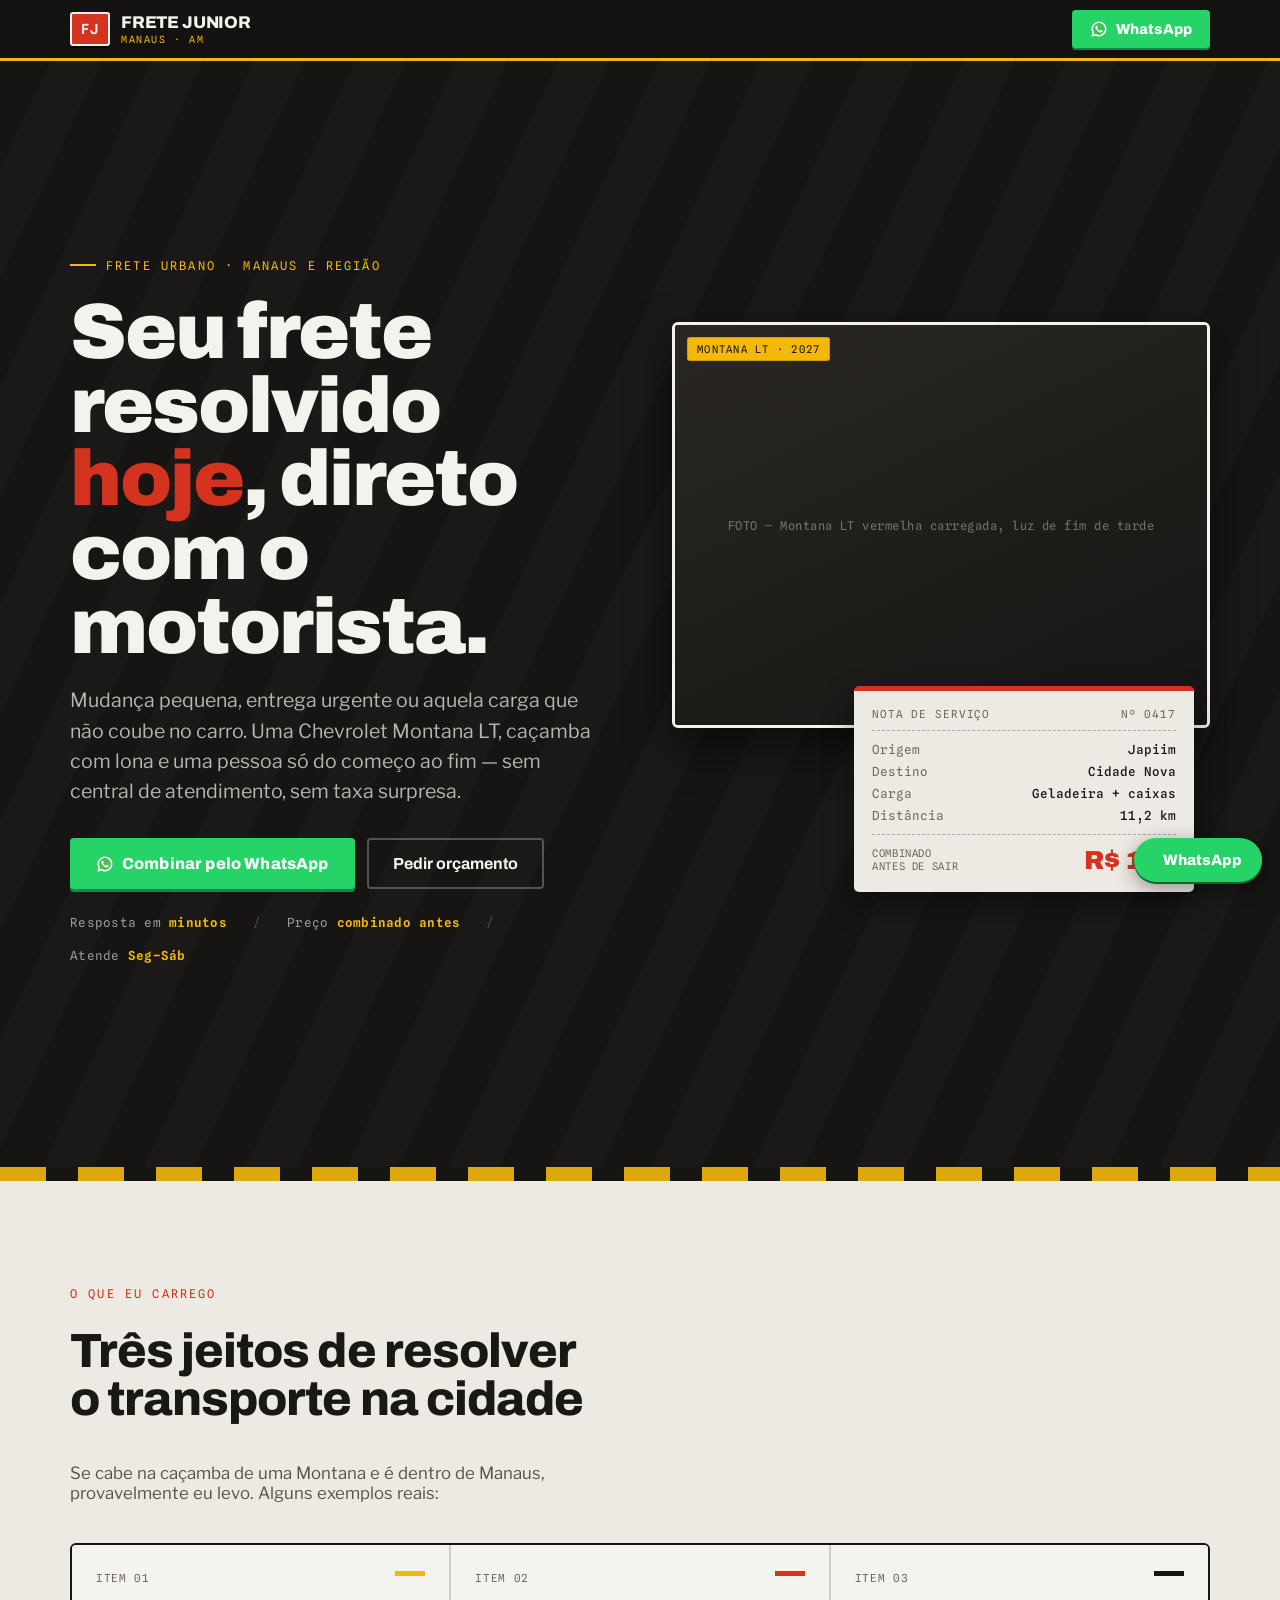
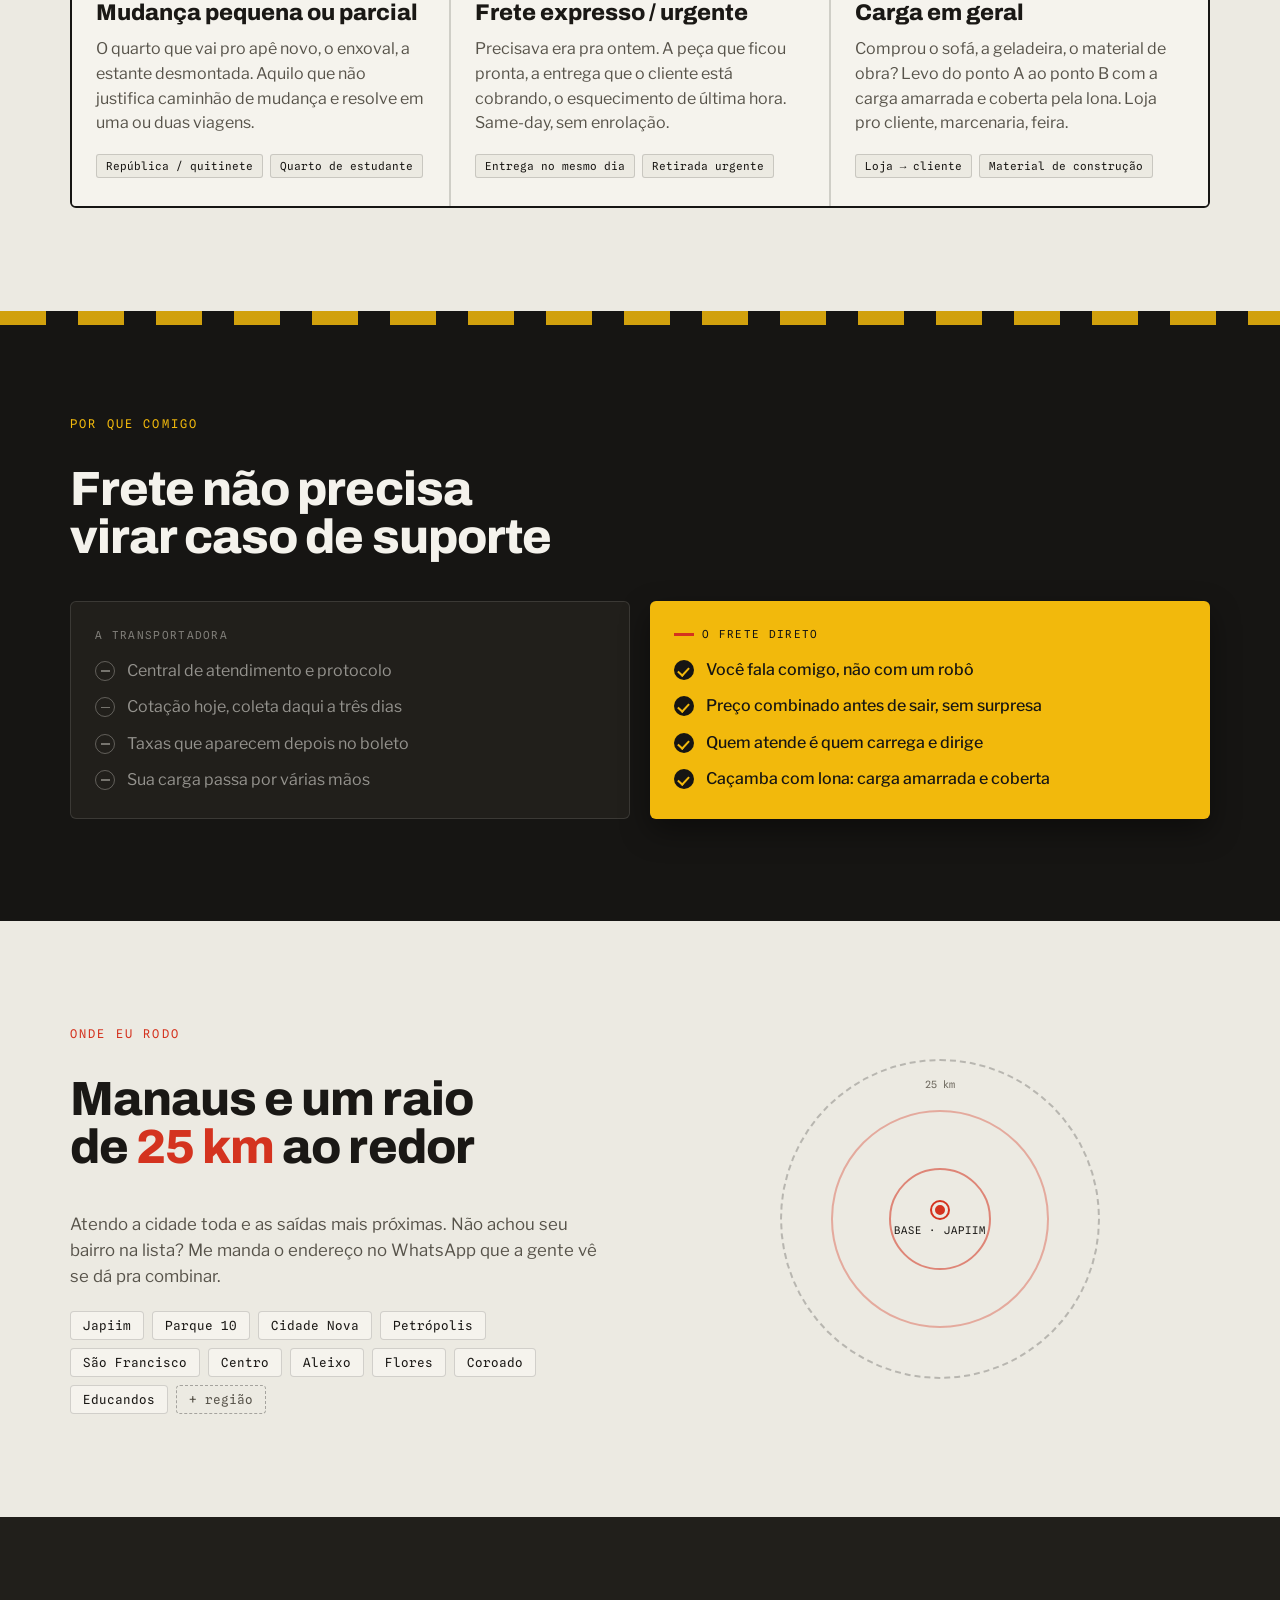
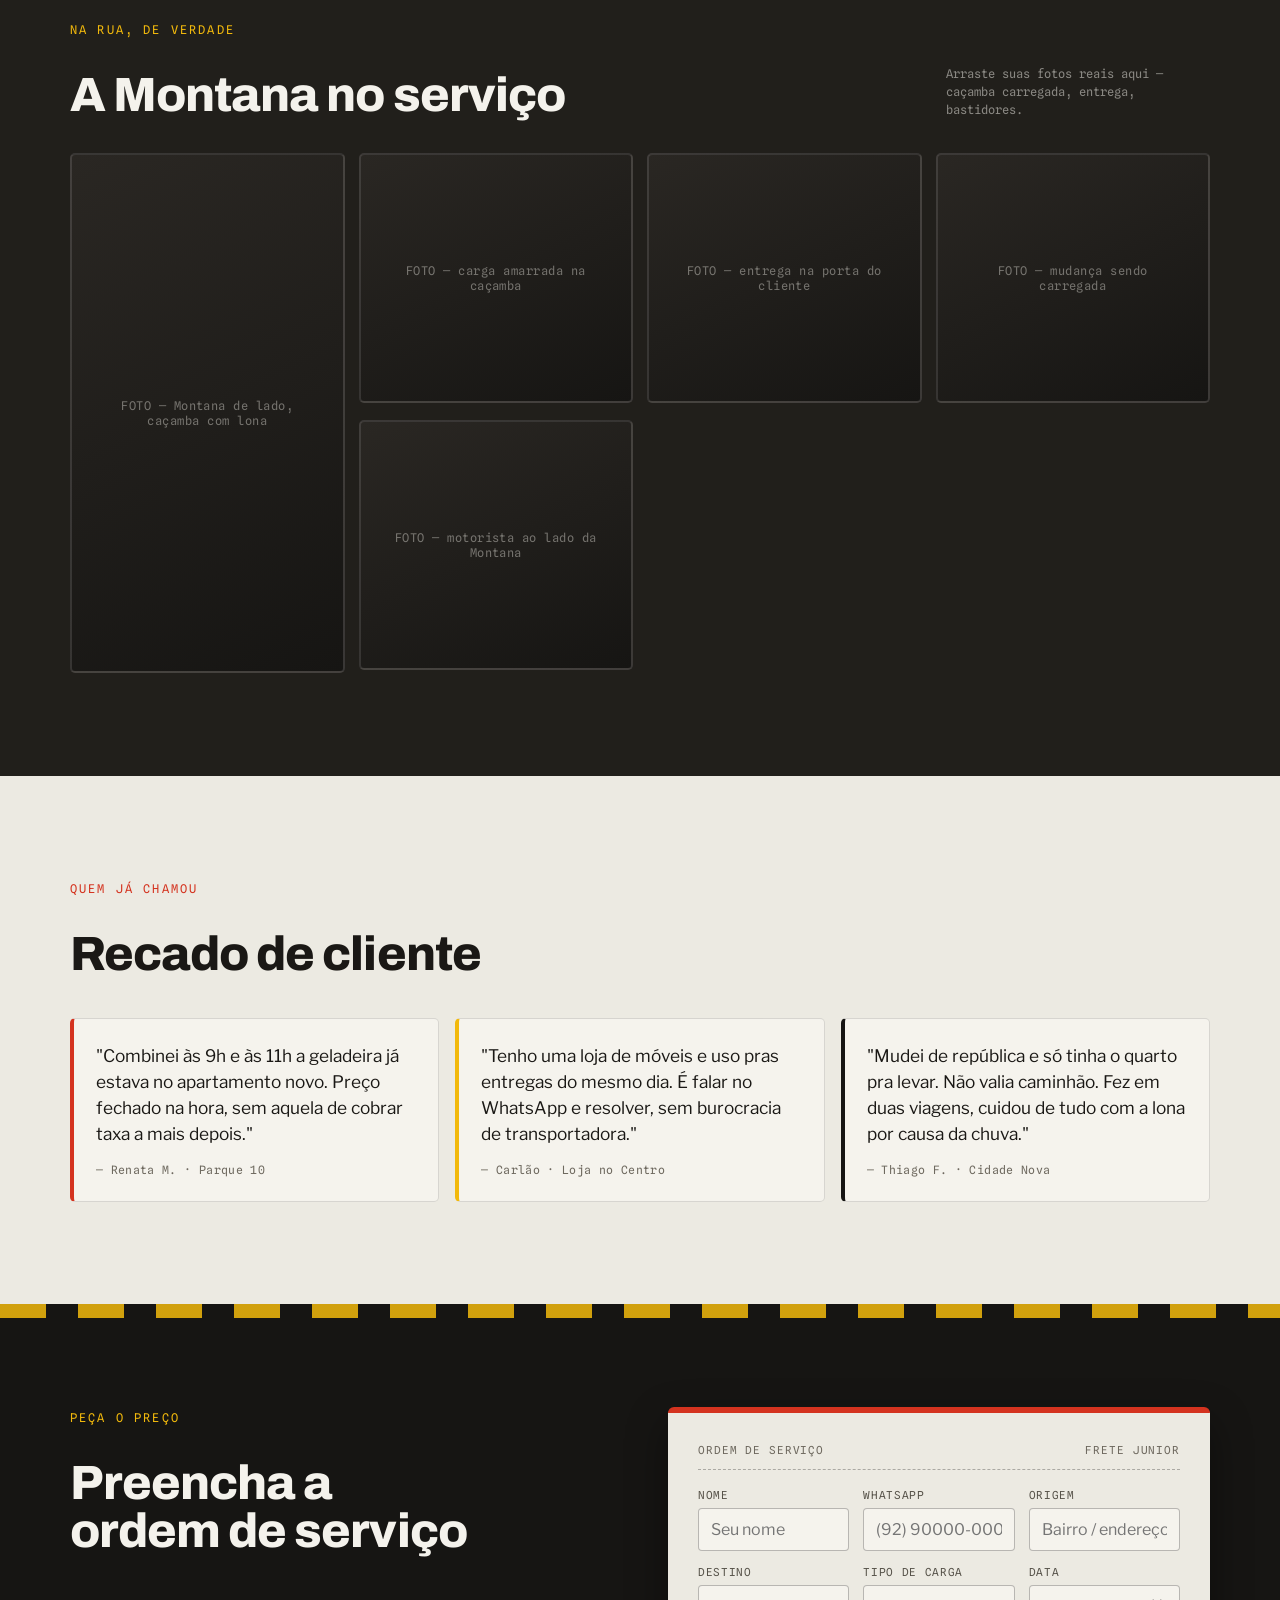
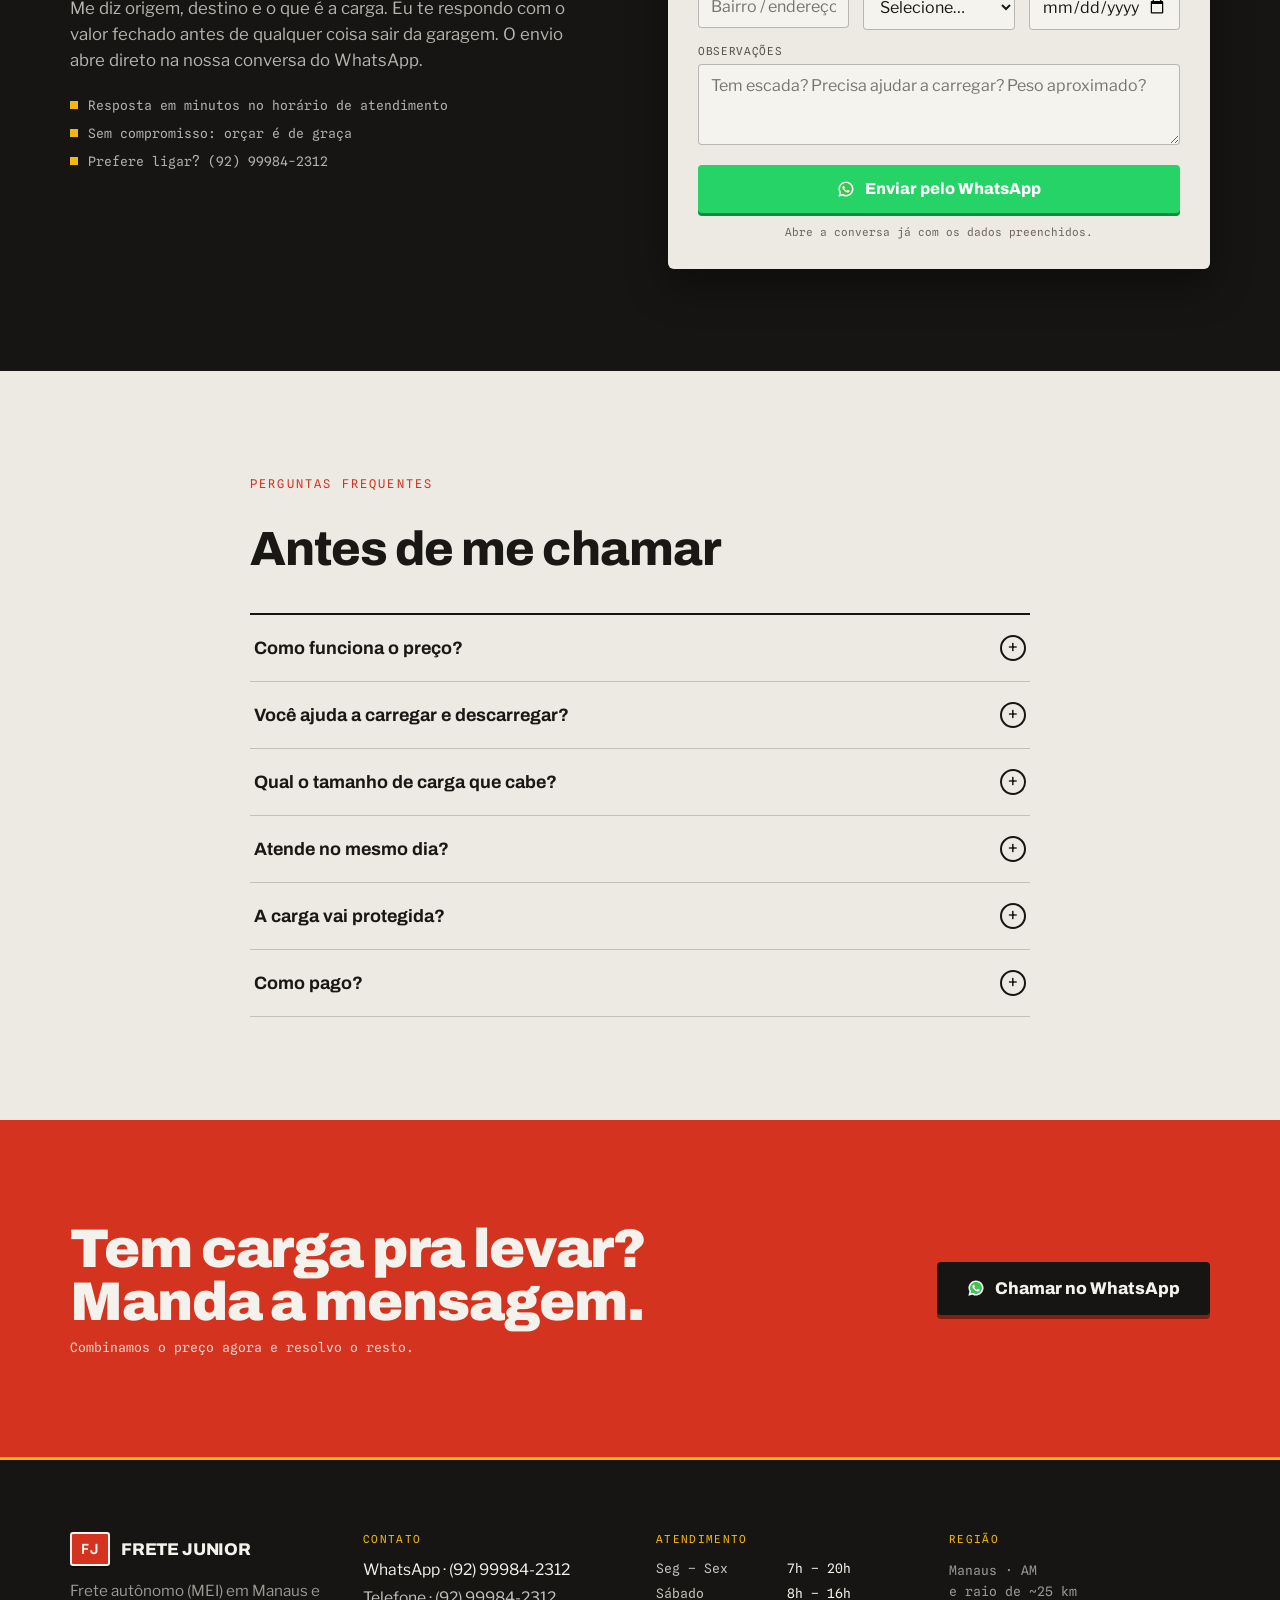
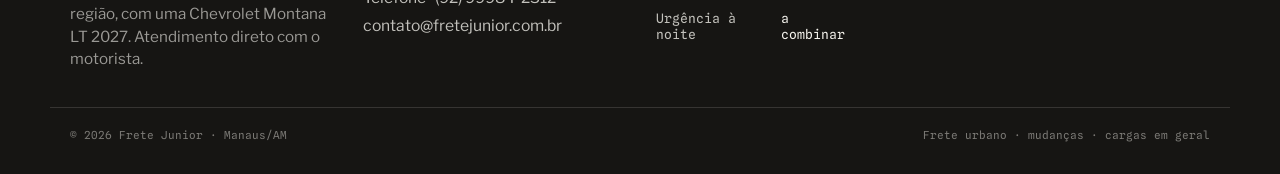
==== index.html @ e76071cf "feat: add interactive FAQ section and WhatsApp contact form - Implemented a dynamic FAQ section with" ====
<!DOCTYPE html>
<html lang="pt-BR">
<head>
<meta charset="utf-8">
<meta name="viewport" content="width=device-width, initial-scale=1">
<title>Frete Junior — Frete rápido em Manaus | Mudanças pequenas, fretes expressos e cargas</title>
<meta name="description" content="Frete urbano em Manaus e região, direto com o motorista. Mudanças pequenas, fretes expressos e cargas em geral com uma Chevrolet Montana LT 2027. Combine o preço antes, pelo WhatsApp.">
<link rel="preconnect" href="https://fonts.googleapis.com">
<link rel="preconnect" href="https://fonts.gstatic.com" crossorigin>
<link href="https://fonts.googleapis.com/css2?family=Archivo:wght@600;700;800;900&family=Libre+Franklin:wght@400;500;600;700&family=Spline+Sans+Mono:wght@400;500;600&display=swap" rel="stylesheet">
<link rel="stylesheet" href="styles.css">
</head>
<body>

<div id="topo">

<header class="site-header">
  <div class="wrap">
    <a href="#topo" class="brand">
      <span class="brand-badge">FJ</span>
      <span class="brand-text">
        <span class="brand-name">FRETE JUNIOR</span>
        <span class="brand-sub">MANAUS · AM</span>
      </span>
    </a>
    <a class="btn-wa" href="https://wa.me/5592999842312?text=Ol%C3%A1!%20Quero%20combinar%20um%20frete." target="_blank" rel="noopener">
      <img src="whatsapp.svg" class="wa-icon" alt="">WhatsApp
    </a>
  </div>
</header>

<!-- HERO -->
<section class="hero">
  <div class="hero-stripe"></div>
  <div class="wrap hero-grid">

    <div>
      <div data-anim style="animation:heroRise .6s both" class="eyebrow">
        <span class="eyebrow-line"></span>Frete urbano · Manaus e região
      </div>
      <h1 data-anim style="animation:heroRise .6s .07s both">
        Seu frete resolvido <em>hoje</em>, direto com o motorista.
      </h1>
      <p data-anim style="animation:heroRise .6s .15s both" class="lead">
        Mudança pequena, entrega urgente ou aquela carga que não coube no carro. Uma Chevrolet Montana LT, caçamba com lona e uma pessoa só do começo ao fim — sem central de atendimento, sem taxa surpresa.
      </p>
      <div data-anim style="animation:heroRise .6s .23s both" class="hero-ctas">
        <a class="btn-wa" href="https://wa.me/5592999842312?text=Ol%C3%A1!%20Preciso%20de%20um%20frete." target="_blank" rel="noopener" style="font-size:16px;padding:15px 26px;box-shadow:0 3px 0 var(--whatsapp-shadow)">
          <img src="whatsapp.svg" class="wa-icon" alt="">Combinar pelo WhatsApp
        </a>
        <a class="btn-outline" href="#orcamento">Pedir orçamento</a>
      </div>
      <div data-anim style="animation:heroRise .6s .3s both" class="hero-stats">
        <span>Resposta em <strong>minutos</strong></span>
        <span class="sep">/</span>
        <span>Preço <strong>combinado antes</strong></span>
        <span class="sep">/</span>
        <span>Atende <strong>Seg–Sáb</strong></span>
      </div>
    </div>

    <div data-anim style="animation:heroRise .7s .12s both" class="hero-media">
      <div class="hero-photo">
        <div class="img-slot">FOTO — Montana LT vermelha carregada, luz de fim de tarde</div>
        <span class="tag">MONTANA LT · 2027</span>
      </div>
      <div class="receipt">
        <div class="receipt-head">
          <span>NOTA DE SERVIÇO</span><span>Nº 0417</span>
        </div>
        <div class="receipt-body">
          <div class="receipt-row"><span>Origem</span><span>Japiim</span></div>
          <div class="receipt-row"><span>Destino</span><span>Cidade Nova</span></div>
          <div class="receipt-row"><span>Carga</span><span>Geladeira + caixas</span></div>
          <div class="receipt-row"><span>Distância</span><span style="font-variant-numeric:tabular-nums">11,2 km</span></div>
        </div>
        <div class="receipt-total">
          <span class="label">COMBINADO ANTES DE SAIR</span>
          <span class="value">R$ 120</span>
        </div>
      </div>
    </div>

  </div>
</section>

<!-- TIPOS DE SERVIÇO -->
<section class="section-light">
  <div class="wrap">
    <span class="eyebrow eyebrow--red" style="margin-bottom:14px">O que eu carrego</span>
    <h2 class="on-light" style="max-width:16em">Três jeitos de resolver o transporte na cidade</h2>
    <p class="section-lead">Se cabe na caçamba de uma Montana e é dentro de Manaus, provavelmente eu levo. Alguns exemplos reais:</p>

    <div class="service-grid">
      <div class="service-card">
        <div class="service-top">
          <span class="service-num">ITEM 01</span>
          <span class="service-bar" style="background:var(--yellow)"></span>
        </div>
        <h3>Mudança pequena ou parcial</h3>
        <p>O quarto que vai pro apê novo, o enxoval, a estante desmontada. Aquilo que não justifica caminhão de mudança e resolve em uma ou duas viagens.</p>
        <div class="tag-row">
          <span class="tag">República / quitinete</span>
          <span class="tag">Quarto de estudante</span>
        </div>
      </div>

      <div class="service-card">
        <div class="service-top">
          <span class="service-num">ITEM 02</span>
          <span class="service-bar" style="background:var(--red)"></span>
        </div>
        <h3>Frete expresso / urgente</h3>
        <p>Precisava era pra ontem. A peça que ficou pronta, a entrega que o cliente está cobrando, o esquecimento de última hora. Same-day, sem enrolação.</p>
        <div class="tag-row">
          <span class="tag">Entrega no mesmo dia</span>
          <span class="tag">Retirada urgente</span>
        </div>
      </div>

      <div class="service-card">
        <div class="service-top">
          <span class="service-num">ITEM 03</span>
          <span class="service-bar" style="background:var(--bg-dark)"></span>
        </div>
        <h3>Carga em geral</h3>
        <p>Comprou o sofá, a geladeira, o material de obra? Levo do ponto A ao ponto B com a carga amarrada e coberta pela lona. Loja pro cliente, marcenaria, feira.</p>
        <div class="tag-row">
          <span class="tag">Loja → cliente</span>
          <span class="tag">Material de construção</span>
        </div>
      </div>
    </div>
  </div>
</section>

<!-- DIFERENCIAIS -->
<section class="section-dark">
  <div class="top-stripe"></div>
  <div class="wrap">
    <span class="eyebrow">Por que comigo</span>
    <h2 class="on-dark" style="max-width:16em">Frete não precisa virar caso de suporte</h2>

    <div class="compare-grid">
      <div class="compare-card compare-card--bad">
        <div class="compare-label">A transportadora</div>
        <ul class="compare-list">
          <li><span class="icon-minus"></span>Central de atendimento e protocolo</li>
          <li><span class="icon-minus"></span>Cotação hoje, coleta daqui a três dias</li>
          <li><span class="icon-minus"></span>Taxas que aparecem depois no boleto</li>
          <li><span class="icon-minus"></span>Sua carga passa por várias mãos</li>
        </ul>
      </div>

      <div class="compare-card compare-card--good">
        <div class="compare-label"><span class="compare-label-bar"></span>O frete direto</div>
        <ul class="compare-list">
          <li><span class="icon-check"></span>Você fala comigo, não com um robô</li>
          <li><span class="icon-check"></span>Preço combinado antes de sair, sem surpresa</li>
          <li><span class="icon-check"></span>Quem atende é quem carrega e dirige</li>
          <li><span class="icon-check"></span>Caçamba com lona: carga amarrada e coberta</li>
        </ul>
      </div>
    </div>
  </div>
</section>

<!-- ÁREA DE ATUAÇÃO -->
<section class="section-light">
  <div class="wrap area-grid">
    <div class="area-text">
      <span class="eyebrow eyebrow--red">Onde eu rodo</span>
      <h2 class="on-light" style="max-width:14em">Manaus e um raio de <span style="color:var(--red)">25 km</span> ao redor</h2>
      <p>Atendo a cidade toda e as saídas mais próximas. Não achou seu bairro na lista? Me manda o endereço no WhatsApp que a gente vê se dá pra combinar.</p>
      <div class="chip-row">
        <span class="chip">Japiim</span>
        <span class="chip">Parque 10</span>
        <span class="chip">Cidade Nova</span>
        <span class="chip">Petrópolis</span>
        <span class="chip">São Francisco</span>
        <span class="chip">Centro</span>
        <span class="chip">Aleixo</span>
        <span class="chip">Flores</span>
        <span class="chip">Coroado</span>
        <span class="chip">Educandos</span>
        <span class="chip chip--dashed">+ região</span>
      </div>
    </div>
    <div class="radar">
      <div class="radar-inner">
        <div class="ring ring--out"></div>
        <div class="ring ring--mid"></div>
        <div class="ring ring--in"></div>
        <div class="radar-center">
          <span class="radar-dot"></span>
          <span class="radar-label">BASE · JAPIIM</span>
        </div>
        <span class="radar-km">25 km</span>
      </div>
    </div>
  </div>
</section>

<!-- GALERIA -->
<section class="section-panel">
  <div class="wrap">
    <div class="gallery-head">
      <div>
        <span class="eyebrow">Na rua, de verdade</span>
        <h2 class="on-dark" style="margin:12px 0 0">A Montana no serviço</h2>
      </div>
      <p class="gallery-note">Arraste suas fotos reais aqui — caçamba carregada, entrega, bastidores.</p>
    </div>
    <div class="gallery-grid">
      <div class="img-slot img-slot--tall">FOTO — Montana de lado, caçamba com lona</div>
      <div class="img-slot img-slot--short">FOTO — carga amarrada na caçamba</div>
      <div class="img-slot img-slot--short">FOTO — entrega na porta do cliente</div>
      <div class="img-slot img-slot--short">FOTO — mudança sendo carregada</div>
      <div class="img-slot img-slot--short">FOTO — motorista ao lado da Montana</div>
    </div>
  </div>
</section>

<!-- DEPOIMENTOS -->
<section class="section-light">
  <div class="wrap">
    <span class="eyebrow eyebrow--red">Quem já chamou</span>
    <h2 class="on-light">Recado de cliente</h2>
    <div class="testi-grid">
      <figure class="testi">
        <blockquote>"Combinei às 9h e às 11h a geladeira já estava no apartamento novo. Preço fechado na hora, sem aquela de cobrar taxa a mais depois."</blockquote>
        <figcaption>— Renata M. · Parque 10</figcaption>
      </figure>
      <figure class="testi testi--yellow">
        <blockquote>"Tenho uma loja de móveis e uso pras entregas do mesmo dia. É falar no WhatsApp e resolver, sem burocracia de transportadora."</blockquote>
        <figcaption>— Carlão · Loja no Centro</figcaption>
      </figure>
      <figure class="testi testi--dark">
        <blockquote>"Mudei de república e só tinha o quarto pra levar. Não valia caminhão. Fez em duas viagens, cuidou de tudo com a lona por causa da chuva."</blockquote>
        <figcaption>— Thiago F. · Cidade Nova</figcaption>
      </figure>
    </div>
  </div>
</section>

<!-- FORMULÁRIO -->
<section id="orcamento" class="section-dark">
  <div class="top-stripe"></div>
  <div class="wrap form-grid">
    <div class="form-copy">
      <span class="eyebrow">Peça o preço</span>
      <h2 class="on-dark" style="max-width:12em">Preencha a ordem de serviço</h2>
      <p>Me diz origem, destino e o que é a carga. Eu te respondo com o valor fechado antes de qualquer coisa sair da garagem. O envio abre direto na nossa conversa do WhatsApp.</p>
      <div class="form-bullets">
        <div><span class="bullet"></span>Resposta em minutos no horário de atendimento</div>
        <div><span class="bullet"></span>Sem compromisso: orçar é de graça</div>
        <div><span class="bullet"></span>Prefere ligar? (92) 99984-2312</div>
      </div>
    </div>

    <form id="quote-form" class="order-form">
      <div class="order-head">
        <span>ORDEM DE SERVIÇO</span><span>FRETE JUNIOR</span>
      </div>
      <div class="field-grid">
        <label class="field">
          <span>Nome</span>
          <input name="nome" type="text" required autocomplete="name" placeholder="Seu nome">
        </label>
        <label class="field">
          <span>WhatsApp</span>
          <input name="fone" type="tel" required autocomplete="tel" placeholder="(92) 90000-0000">
        </label>
        <label class="field">
          <span>Origem</span>
          <input name="origem" type="text" required placeholder="Bairro / endereço de saída">
        </label>
        <label class="field">
          <span>Destino</span>
          <input name="destino" type="text" required placeholder="Bairro / endereço de entrega">
        </label>
        <label class="field">
          <span>Tipo de carga</span>
          <select name="tipo" required>
            <option value="">Selecione…</option>
            <option>Mudança pequena / parcial</option>
            <option>Frete expresso / urgente</option>
            <option>Móvel ou eletrodoméstico</option>
            <option>Material de obra</option>
            <option>Carga em geral</option>
            <option>Outro</option>
          </select>
        </label>
        <label class="field">
          <span>Data</span>
          <input name="data" type="date">
        </label>
      </div>
      <label class="field field-obs">
        <span>Observações</span>
        <textarea name="obs" rows="3" placeholder="Tem escada? Precisa ajudar a carregar? Peso aproximado?"></textarea>
      </label>
      <button type="submit" class="submit-btn">
        <img src="whatsapp.svg" class="wa-icon" alt="">Enviar pelo WhatsApp
      </button>
      <p class="form-note">Abre a conversa já com os dados preenchidos.</p>
    </form>
  </div>
</section>

<!-- FAQ -->
<section class="section-light">
  <div class="faq-wrap">
    <span class="eyebrow eyebrow--red">Perguntas frequentes</span>
    <h2 class="on-light">Antes de me chamar</h2>
    <div class="faq-list">

      <div class="faq-item">
        <button type="button" class="faq-q" aria-expanded="false">
          <span class="q-text">Como funciona o preço?</span>
          <span class="faq-icon">+</span>
        </button>
        <p class="faq-a">A gente combina o valor fechado antes de qualquer coisa sair da garagem. Você me passa origem, destino e o que é a carga pelo WhatsApp, e eu já te respondo com o preço. Sem taxa surpresa depois.</p>
      </div>

      <div class="faq-item">
        <button type="button" class="faq-q" aria-expanded="false">
          <span class="q-text">Você ajuda a carregar e descarregar?</span>
          <span class="faq-icon">+</span>
        </button>
        <p class="faq-a">Ajudo, sim. Pra itens mais pesados ou uma mudança maior, é bom avisar antes pra eu já ir preparado — às vezes vale levar mais uma pessoa pra agilizar. Me conta no campo de observações.</p>
      </div>

      <div class="faq-item">
        <button type="button" class="faq-q" aria-expanded="false">
          <span class="q-text">Qual o tamanho de carga que cabe?</span>
          <span class="faq-icon">+</span>
        </button>
        <p class="faq-a">Tudo que couber com segurança na caçamba de uma Montana LT: geladeira, sofá, cama, estante, caixas, material de obra. Mudança pequena costuma sair em uma ou duas viagens. Se for grande demais, eu te falo na hora e indico a melhor solução.</p>
      </div>

      <div class="faq-item">
        <button type="button" class="faq-q" aria-expanded="false">
          <span class="q-text">Atende no mesmo dia?</span>
          <span class="faq-icon">+</span>
        </button>
        <p class="faq-a">Na maioria das vezes, sim — depende da agenda do dia. Frete expresso é justamente pra isso. Me chama que eu confirmo na hora se consigo encaixar.</p>
      </div>

      <div class="faq-item">
        <button type="button" class="faq-q" aria-expanded="false">
          <span class="q-text">A carga vai protegida?</span>
          <span class="faq-icon">+</span>
        </button>
        <p class="faq-a">Vai. A caçamba tem lona, então sua carga segue amarrada e coberta contra chuva e poeira. Cuidar do que é seu é parte do serviço.</p>
      </div>

      <div class="faq-item">
        <button type="button" class="faq-q" aria-expanded="false">
          <span class="q-text">Como pago?</span>
          <span class="faq-icon">+</span>
        </button>
        <p class="faq-a">Pix ou dinheiro. Combinamos junto com o valor, sem complicação.</p>
      </div>

    </div>
  </div>
</section>

<!-- CTA FINAL -->
<section class="cta-final">
  <div class="wrap">
    <div>
      <h2>Tem carga pra levar? Manda a mensagem.</h2>
      <p>Combinamos o preço agora e resolvo o resto.</p>
    </div>
    <a class="btn-dark" href="https://wa.me/5592999842312?text=Ol%C3%A1!%20Tenho%20uma%20carga%20pra%20levar." target="_blank" rel="noopener">
      <img src="whatsapp.svg" class="wa-icon" alt="">Chamar no WhatsApp
    </a>
  </div>
</section>

<footer>
  <div class="wrap footer-grid">
    <div>
      <div class="footer-brand">
        <span class="brand-badge">FJ</span>
        <span class="brand-name">FRETE JUNIOR</span>
      </div>
      <p>Frete autônomo (MEI) em Manaus e região, com uma Chevrolet Montana LT 2027. Atendimento direto com o motorista.</p>
    </div>
    <div>
      <div class="footer-label">Contato</div>
      <div class="footer-links">
        <a href="https://wa.me/5592999842312" target="_blank" rel="noopener">WhatsApp · (92) 99984-2312</a>
        <a href="tel:+5592999842312">Telefone · (92) 99984-2312</a>
        <a href="mailto:contato@fretejunior.com.br">contato@fretejunior.com.br</a>
      </div>
    </div>
    <div>
      <div class="footer-label">Atendimento</div>
      <div class="footer-hours">
        <div><span>Seg – Sex</span><span>7h – 20h</span></div>
        <div><span>Sábado</span><span>8h – 16h</span></div>
        <div><span>Urgência à noite</span><span>a combinar</span></div>
      </div>
    </div>
    <div class="footer-region">
      <div class="footer-label">Região</div>
      <p>Manaus · AM<br>e raio de ~25 km</p>
    </div>
  </div>
  <div class="footer-bottom">
    <span>© <span id="ano"></span> Frete Junior · Manaus/AM</span>
    <span>Frete urbano · mudanças · cargas em geral</span>
  </div>
</footer>

<a class="wa-float" href="https://wa.me/5592999842312?text=Ol%C3%A1!%20Preciso%20de%20um%20frete." target="_blank" rel="noopener" aria-label="Chamar no WhatsApp">
  <span class="dot"></span>WhatsApp
</a>

</div>

<script src="script.js"></script>
</body>
</html>
---- styles.css ----
:root {
  --bg-dark: #161513;
  --bg-panel: #211f1b;
  --cream: #eceae2;
  --card: #f5f3ed;
  --text-dark: #1a1815;
  --text-muted: #57534a;
  --text-muted2: #6e695f;
  --cream-text: #f4f2ec;
  --yellow: #f2b90c;
  --red: #d4331f;
  --whatsapp: #25d366;
  --whatsapp-dark: #ffffff;
  --whatsapp-shadow: #12894a;
  --font-display: "Archivo", sans-serif;
  --font-body: "Libre Franklin", system-ui, sans-serif;
  --font-mono: "Spline Sans Mono", monospace;
}

* {
  box-sizing: border-box;
}
html {
  scroll-behavior: smooth;
}
body {
  margin: 0;
  background: var(--bg-dark);
  color: var(--text-dark);
  font-family: var(--font-body);
  -webkit-font-smoothing: antialiased;
  text-rendering: optimizeLegibility;
}
img {
  display: block;
  max-width: 100%;
}
a {
  color: inherit;
}
.wrap {
  max-width: 1180px;
  margin: 0 auto;
  padding: 0 20px;
}

@keyframes heroRise {
  from {
    opacity: 0;
    transform: translateY(20px);
  }
  to {
    opacity: 1;
    transform: none;
  }
}
@media (prefers-reduced-motion: reduce) {
  [data-anim] {
    animation: none !important;
    opacity: 1 !important;
    transform: none !important;
  }
  html {
    scroll-behavior: auto;
  }
}

/* Header */
.site-header {
  position: sticky;
  top: 0;
  z-index: 60;
  background: rgba(20, 19, 17, 0.94);
  backdrop-filter: blur(10px);
  border-bottom: 3px solid var(--yellow);
}
.site-header .wrap {
  padding-top: 10px;
  padding-bottom: 10px;
  display: flex;
  align-items: center;
  justify-content: space-between;
  gap: 10px;
}
.brand {
  display: flex;
  align-items: center;
  gap: 11px;
  text-decoration: none;
  min-width: 0;
}
.brand-badge {
  flex: none;
  display: grid;
  place-items: center;
  width: 40px;
  height: 34px;
  background: var(--red);
  color: var(--cream-text);
  font-family: var(--font-mono);
  font-weight: 600;
  font-size: 14px;
  letter-spacing: 0.06em;
  border: 2px solid var(--cream-text);
  border-radius: 3px;
  box-shadow: 0 2px 0 rgba(0, 0, 0, 0.4);
}
.brand-text {
  display: flex;
  flex-direction: column;
  line-height: 1;
  min-width: 0;
}
.brand-name {
  font-family: var(--font-display);
  font-weight: 800;
  font-size: 17px;
  letter-spacing: -0.01em;
  color: var(--cream-text);
  white-space: nowrap;
}
.brand-sub {
  font-family: var(--font-mono);
  font-size: 10px;
  letter-spacing: 0.16em;
  color: var(--yellow);
  margin-top: 3px;
}

.btn-wa {
  flex: none;
  display: inline-flex;
  align-items: center;
  gap: 8px;
  background: var(--whatsapp);
  color: var(--whatsapp-dark);
  font-family: var(--font-display);
  font-weight: 800;
  font-size: clamp(13px, 3.4vw, 14.5px);
  letter-spacing: 0.01em;
  text-decoration: none;
  white-space: nowrap;
  padding: 10px clamp(13px, 3.6vw, 18px);
  border-radius: 4px;
  box-shadow: 0 2px 0 var(--whatsapp-shadow);
  border: none;
  cursor: pointer;
}
.btn-wa:hover {
  background: #2be070;
}
.btn-wa:focus-visible {
  outline: 3px solid var(--yellow);
  outline-offset: 2px;
}
.wa-icon {
  width: 18px;
  height: 18px;
  flex: none;
}

.btn-outline {
  display: inline-flex;
  align-items: center;
  gap: 9px;
  background: transparent;
  color: var(--cream-text);
  font-family: var(--font-display);
  font-weight: 700;
  font-size: 16px;
  text-decoration: none;
  padding: 15px 24px;
  border: 2px solid rgba(244, 242, 236, 0.28);
  border-radius: 4px;
}
.btn-outline:hover {
  border-color: var(--yellow);
  color: var(--yellow);
}
.btn-outline:focus-visible {
  outline: 3px solid var(--yellow);
  outline-offset: 2px;
}

/* Hero */
.hero {
  position: relative;
  background: var(--bg-dark);
  overflow: hidden;
}
.hero::before {
  content: "";
  position: absolute;
  inset: 0;
  background-image: repeating-linear-gradient(
    115deg,
    transparent 0 46px,
    rgba(244, 242, 236, 0.018) 46px 92px
  );
  pointer-events: none;
}
.hero-stripe {
  position: absolute;
  left: 0;
  right: 0;
  bottom: 0;
  height: 14px;
  background: repeating-linear-gradient(
    90deg,
    var(--yellow) 0 46px,
    var(--bg-dark) 46px 78px
  );
  opacity: 0.9;
}
.hero-grid {
  position: relative;
  padding: clamp(40px, 7vw, 88px) 20px clamp(64px, 9vw, 120px);
  display: grid;
  grid-template-columns: repeat(auto-fit, minmax(320px, 1fr));
  gap: clamp(32px, 5vw, 64px);
  align-items: center;
}
.eyebrow {
  display: inline-flex;
  align-items: center;
  gap: 10px;
  font-family: var(--font-mono);
  font-size: 12px;
  letter-spacing: 0.18em;
  color: var(--yellow);
  text-transform: uppercase;
  margin-bottom: 22px;
}
.eyebrow-line {
  width: 26px;
  height: 2px;
  background: var(--yellow);
}
.eyebrow-line--red {
  background: var(--red);
}
.eyebrow--red {
  color: var(--red);
}

.hero h1 {
  font-family: var(--font-display);
  font-weight: 900;
  font-size: clamp(2.7rem, 6.4vw, 4.9rem);
  line-height: 0.94;
  letter-spacing: -0.025em;
  color: var(--cream-text);
  margin: 0 0 22px;
  text-wrap: balance;
}
.hero h1 em {
  font-style: normal;
  color: var(--red);
}
.hero p.lead {
  font-size: clamp(1.05rem, 1.6vw, 1.22rem);
  line-height: 1.55;
  color: rgba(244, 242, 236, 0.72);
  max-width: 30em;
  margin: 0 0 32px;
}
.hero-ctas {
  display: flex;
  flex-wrap: wrap;
  gap: 12px;
  margin-bottom: 26px;
}
.hero-stats {
  display: flex;
  flex-wrap: wrap;
  gap: 18px 26px;
  font-family: var(--font-mono);
  font-size: 12.5px;
  letter-spacing: 0.02em;
  color: rgba(244, 242, 236, 0.6);
}
.hero-stats strong {
  color: var(--yellow);
  font-weight: 600;
}
.hero-stats .sep {
  color: rgba(244, 242, 236, 0.25);
}

.hero-media {
  min-width: 0;
  position: relative;
}
.hero-photo {
  position: relative;
  border: 3px solid var(--cream-text);
  border-radius: 6px;
  overflow: hidden;
  box-shadow: 0 18px 44px rgba(0, 0, 0, 0.5);
}
.img-slot {
  width: 100%;
  height: clamp(260px, 34vw, 400px);
  display: flex;
  align-items: center;
  justify-content: center;
  text-align: center;
  background: linear-gradient(155deg, #2a2723, #161513);
  color: rgba(244, 242, 236, 0.4);
  font-family: var(--font-mono);
  font-size: 12px;
  letter-spacing: 0.04em;
  padding: 24px;
}
.hero-photo .tag {
  position: absolute;
  top: 12px;
  left: 12px;
  font-family: var(--font-mono);
  font-size: 10.5px;
  letter-spacing: 0.12em;
  color: var(--bg-dark);
  background: var(--yellow);
  padding: 5px 9px;
  border-radius: 3px;
}

.receipt {
  position: relative;
  margin: -42px 16px 0 auto;
  max-width: 340px;
  background: var(--cream);
  border-radius: 5px;
  padding: 16px 18px 18px;
  box-shadow: 0 12px 30px rgba(0, 0, 0, 0.4);
  border-top: 5px solid var(--red);
}
.receipt-head {
  display: flex;
  justify-content: space-between;
  align-items: baseline;
  font-family: var(--font-mono);
  font-size: 11px;
  letter-spacing: 0.08em;
  color: var(--text-muted2);
  border-bottom: 1px dashed rgba(0, 0, 0, 0.28);
  padding-bottom: 9px;
  margin-bottom: 11px;
}
.receipt-row {
  display: flex;
  justify-content: space-between;
  gap: 10px;
  font-family: var(--font-mono);
  font-size: 12.5px;
  color: var(--text-dark);
}
.receipt-row span:first-child {
  color: var(--text-muted2);
}
.receipt-row span:last-child {
  font-weight: 500;
  text-align: right;
}
.receipt-body {
  display: flex;
  flex-direction: column;
  gap: 7px;
}
.receipt-total {
  border-top: 1px dashed rgba(0, 0, 0, 0.28);
  margin-top: 11px;
  padding-top: 11px;
  display: flex;
  justify-content: space-between;
  align-items: center;
}
.receipt-total .label {
  font-family: var(--font-mono);
  font-size: 10.5px;
  letter-spacing: 0.06em;
  color: var(--text-muted2);
  max-width: 9em;
  line-height: 1.3;
}
.receipt-total .value {
  font-family: var(--font-display);
  font-weight: 900;
  font-size: 26px;
  color: var(--red);
  font-variant-numeric: tabular-nums;
}

/* Section shell */
section {
  padding: clamp(56px, 8vw, 104px) 0;
}
.section-light {
  background: var(--cream);
}
.section-dark {
  background: var(--bg-dark);
  position: relative;
}
.section-panel {
  background: var(--bg-panel);
}
.top-stripe {
  position: absolute;
  top: 0;
  left: 0;
  right: 0;
  height: 14px;
  background: repeating-linear-gradient(
    90deg,
    var(--yellow) 0 46px,
    var(--bg-dark) 46px 78px
  );
  opacity: 0.85;
}

h2 {
  font-family: var(--font-display);
  font-weight: 800;
  font-size: clamp(1.9rem, 4vw, 3rem);
  line-height: 1;
  letter-spacing: -0.02em;
  margin: 12px 0 40px;
  text-wrap: balance;
}
h2.on-dark {
  color: var(--cream-text);
}
h2.on-light {
  color: var(--text-dark);
}
.section-lead {
  font-size: 1.05rem;
  color: var(--text-muted);
  max-width: 34em;
  margin: 0 0 40px;
}

/* Services */
.service-grid {
  display: grid;
  grid-template-columns: repeat(auto-fit, minmax(280px, 1fr));
  gap: 2px;
  background: rgba(0, 0, 0, 0.12);
  border: 2px solid var(--bg-dark);
  border-radius: 6px;
  overflow: hidden;
}
.service-card {
  background: var(--card);
  padding: 26px 24px 28px;
  display: flex;
  flex-direction: column;
}
.service-top {
  display: flex;
  justify-content: space-between;
  align-items: flex-start;
  margin-bottom: 16px;
}
.service-num {
  font-family: var(--font-mono);
  font-size: 11px;
  color: var(--text-muted2);
  letter-spacing: 0.06em;
}
.service-bar {
  width: 30px;
  height: 5px;
}
.service-card h3 {
  font-family: var(--font-display);
  font-weight: 800;
  font-size: 1.42rem;
  line-height: 1.05;
  color: var(--text-dark);
  margin: 0 0 12px;
}
.service-card p {
  font-size: 1rem;
  line-height: 1.55;
  color: var(--text-muted);
  margin: 0 0 18px;
  flex: 1;
}
.tag-row {
  display: flex;
  flex-wrap: wrap;
  gap: 7px;
}
.tag {
  font-family: var(--font-mono);
  font-size: 11px;
  color: var(--text-dark);
  background: var(--cream);
  border: 1px solid rgba(0, 0, 0, 0.15);
  padding: 4px 9px;
  border-radius: 3px;
}
.tag--dashed {
  color: var(--text-muted);
  background: transparent;
  border-style: dashed;
  border-color: rgba(0, 0, 0, 0.3);
}

/* Diferenciais */
.compare-grid {
  display: grid;
  grid-template-columns: repeat(auto-fit, minmax(300px, 1fr));
  gap: 20px;
  align-items: stretch;
}
.compare-card {
  border-radius: 6px;
  padding: 26px 24px;
}
.compare-card--bad {
  background: var(--bg-panel);
  border: 1px solid rgba(244, 242, 236, 0.12);
}
.compare-card--good {
  background: var(--yellow);
  box-shadow: 0 12px 30px rgba(0, 0, 0, 0.4);
}
.compare-label {
  font-family: var(--font-mono);
  font-size: 11px;
  letter-spacing: 0.12em;
  text-transform: uppercase;
  margin-bottom: 18px;
  display: flex;
  align-items: center;
  gap: 8px;
}
.compare-card--bad .compare-label {
  color: rgba(244, 242, 236, 0.45);
}
.compare-card--good .compare-label {
  color: var(--bg-dark);
}
.compare-label-bar {
  width: 20px;
  height: 3px;
  background: var(--red);
}
.compare-list {
  list-style: none;
  margin: 0;
  padding: 0;
  display: flex;
  flex-direction: column;
  gap: 14px;
}
.compare-list li {
  display: flex;
  gap: 12px;
  align-items: flex-start;
  font-size: 1rem;
  line-height: 1.4;
}
.compare-card--bad li {
  color: rgba(244, 242, 236, 0.55);
}
.compare-card--good li {
  color: var(--bg-dark);
  font-weight: 500;
}
.icon-minus {
  flex: none;
  width: 20px;
  height: 20px;
  border: 1.5px solid rgba(244, 242, 236, 0.3);
  border-radius: 50%;
  position: relative;
  margin-top: 1px;
}
.icon-minus::after {
  content: "";
  position: absolute;
  inset: 0;
  margin: auto;
  width: 9px;
  height: 1.5px;
  background: rgba(244, 242, 236, 0.4);
}
.icon-check {
  flex: none;
  width: 20px;
  height: 20px;
  background: var(--bg-dark);
  border-radius: 50%;
  position: relative;
  margin-top: 1px;
}
.icon-check::after {
  content: "";
  position: absolute;
  top: 5px;
  left: 6px;
  width: 5px;
  height: 9px;
  border: solid var(--yellow);
  border-width: 0 2px 2px 0;
  transform: rotate(43deg);
}

/* Área de atuação */
.area-grid {
  display: grid;
  grid-template-columns: repeat(auto-fit, minmax(300px, 1fr));
  gap: clamp(32px, 5vw, 60px);
  align-items: center;
}
.area-text p {
  font-size: 1.05rem;
  line-height: 1.55;
  color: var(--text-muted);
  margin: 0 0 22px;
  max-width: 32em;
}
.chip-row {
  display: flex;
  flex-wrap: wrap;
  gap: 8px;
}
.chip {
  font-family: var(--font-mono);
  font-size: 12.5px;
  color: var(--text-dark);
  background: var(--card);
  border: 1px solid rgba(0, 0, 0, 0.15);
  padding: 6px 12px;
  border-radius: 4px;
}
.chip--dashed {
  color: var(--text-muted);
  background: transparent;
  border-style: dashed;
  border-color: rgba(0, 0, 0, 0.3);
}
.radar {
  min-width: 0;
  display: flex;
  justify-content: center;
}
.radar-inner {
  position: relative;
  width: min(320px, 80vw);
  aspect-ratio: 1/1;
  display: grid;
  place-items: center;
}
.ring {
  position: absolute;
  border-radius: 50%;
}
.ring--out {
  inset: 0;
  border: 2px dashed rgba(0, 0, 0, 0.22);
}
.ring--mid {
  inset: 16%;
  border: 2px solid rgba(212, 51, 31, 0.35);
}
.ring--in {
  inset: 34%;
  border: 2px solid rgba(212, 51, 31, 0.55);
}
.radar-center {
  position: relative;
  display: flex;
  flex-direction: column;
  align-items: center;
  gap: 6px;
  text-align: center;
}
.radar-dot {
  width: 16px;
  height: 16px;
  background: var(--red);
  border: 3px solid var(--cream);
  border-radius: 50%;
  box-shadow: 0 0 0 2px var(--red);
}
.radar-label {
  font-family: var(--font-mono);
  font-size: 10.5px;
  letter-spacing: 0.1em;
  color: var(--text-dark);
}
.radar-km {
  position: absolute;
  top: 6%;
  left: 50%;
  transform: translateX(-50%);
  font-family: var(--font-mono);
  font-size: 10px;
  color: var(--text-muted2);
  background: var(--cream);
  padding: 0 6px;
}

/* Galeria */
.gallery-head {
  display: flex;
  flex-wrap: wrap;
  align-items: flex-end;
  justify-content: space-between;
  gap: 16px;
  margin-bottom: 34px;
}
.gallery-note {
  font-family: var(--font-mono);
  font-size: 12px;
  color: rgba(244, 242, 236, 0.5);
  max-width: 22em;
  line-height: 1.5;
  margin: 0;
}
.gallery-grid {
  display: grid;
  grid-template-columns: repeat(auto-fit, minmax(220px, 1fr));
  gap: 14px;
}
.gallery-grid .img-slot {
  border-radius: 5px;
  border: 2px solid rgba(244, 242, 236, 0.14);
}
.gallery-grid .img-slot--tall {
  height: clamp(360px, 46vw, 520px);
  grid-row: span 2;
}
.gallery-grid .img-slot--short {
  height: clamp(190px, 22vw, 250px);
}

/* Depoimentos */
.testi-grid {
  display: grid;
  grid-template-columns: repeat(auto-fit, minmax(280px, 1fr));
  gap: 16px;
}
.testi {
  margin: 0;
  background: var(--card);
  border: 1px solid rgba(0, 0, 0, 0.12);
  border-left: 4px solid var(--red);
  border-radius: 5px;
  padding: 24px 22px;
  display: flex;
  flex-direction: column;
  gap: 16px;
}
.testi--yellow {
  border-left-color: var(--yellow);
}
.testi--dark {
  border-left-color: var(--bg-dark);
}
.testi blockquote {
  margin: 0;
  font-size: 1.08rem;
  line-height: 1.5;
  color: var(--text-dark);
}
.testi figcaption {
  font-family: var(--font-mono);
  font-size: 11.5px;
  color: var(--text-muted2);
  letter-spacing: 0.03em;
  margin-top: auto;
}

/* Formulário */
.form-grid {
  display: grid;
  grid-template-columns: repeat(auto-fit, minmax(300px, 1fr));
  gap: clamp(32px, 5vw, 56px);
  align-items: start;
}
.form-copy p {
  font-size: 1.05rem;
  line-height: 1.55;
  color: rgba(244, 242, 236, 0.72);
  max-width: 30em;
  margin: 0 0 24px;
}
.form-bullets {
  display: flex;
  flex-direction: column;
  gap: 12px;
  font-family: var(--font-mono);
  font-size: 13px;
  color: rgba(244, 242, 236, 0.7);
}
.form-bullets div {
  display: flex;
  align-items: center;
  gap: 10px;
}
.form-bullets .bullet {
  width: 8px;
  height: 8px;
  background: var(--yellow);
  flex: none;
}

.order-form {
  background: var(--cream);
  border-radius: 6px;
  padding: clamp(22px, 3vw, 30px);
  border-top: 6px solid var(--red);
  box-shadow: 0 16px 40px rgba(0, 0, 0, 0.4);
}
.order-head {
  display: flex;
  justify-content: space-between;
  align-items: baseline;
  font-family: var(--font-mono);
  font-size: 11px;
  letter-spacing: 0.08em;
  color: var(--text-muted2);
  border-bottom: 1px dashed rgba(0, 0, 0, 0.28);
  padding-bottom: 12px;
  margin-bottom: 18px;
}
.field-grid {
  display: grid;
  grid-template-columns: repeat(auto-fit, minmax(150px, 1fr));
  gap: 14px;
}
label.field {
  display: flex;
  flex-direction: column;
  gap: 6px;
}
label.field span {
  font-family: var(--font-mono);
  font-size: 11px;
  letter-spacing: 0.06em;
  color: var(--text-muted);
  text-transform: uppercase;
}
input,
select,
textarea {
  font-family: var(--font-body);
  font-size: 16px;
  color: var(--text-dark);
  background: var(--card);
  border: 1.5px solid rgba(0, 0, 0, 0.25);
  border-radius: 4px;
  padding: 11px 12px;
}
input:focus-visible,
select:focus-visible,
textarea:focus-visible {
  outline: 2px solid var(--yellow);
  outline-offset: 1px;

}
textarea {
  resize: vertical;
}
.field-obs {
  margin-top: 14px;
}
.submit-btn {
  margin-top: 20px;
  width: 100%;
  display: inline-flex;
  align-items: center;
  justify-content: center;
  gap: 10px;
  background: var(--whatsapp);
  color: var(--whatsapp-dark);
  font-family: var(--font-display);
  font-weight: 800;
  font-size: 16px;
  border: none;
  border-radius: 4px;
  padding: 15px 20px;
  cursor: pointer;
  box-shadow: 0 3px 0 var(--whatsapp-shadow);
}
.submit-btn:hover {
  background: #2be070;
}
.submit-btn:focus-visible {
  outline: 3px solid var(--bg-dark);
  outline-offset: 2px;
}
.form-note {
  font-family: var(--font-mono);
  font-size: 11px;
  color: var(--text-muted2);
  text-align: center;
  margin: 12px 0 0;
}

/* FAQ */
.faq-wrap {
  max-width: 820px;
  margin: 0 auto;
  padding: 0 20px;
}
.faq-list {
  border-top: 2px solid var(--bg-dark);
}
.faq-item {
  border-bottom: 1px solid rgba(0, 0, 0, 0.18);
}
.faq-q {
  width: 100%;
  display: flex;
  align-items: center;
  justify-content: space-between;
  gap: 16px;
  background: transparent;
  border: none;
  cursor: pointer;
  padding: 20px 4px;
  text-align: left;
}
.faq-q:focus-visible {
  outline: 3px solid var(--yellow);
  outline-offset: -2px;
}
.faq-q span.q-text {
  font-family: var(--font-display);
  font-weight: 700;
  font-size: 1.12rem;
  color: var(--text-dark);
}
.faq-icon {
  flex: none;
  width: 26px;
  height: 26px;
  display: grid;
  place-items: center;
  border: 2px solid var(--bg-dark);
  border-radius: 50%;
  color: var(--bg-dark);
  font-family: var(--font-mono);
  font-size: 16px;
  line-height: 1;
}
.faq-a {
  margin: 0;
  padding: 0 4px 22px;
  font-size: 1.02rem;
  line-height: 1.6;
  color: var(--text-muted);
  max-width: 60ch;
  display: none;
}
.faq-item.open .faq-a {
  display: block;
}

/* CTA final */
.cta-final {
  background: var(--red);
}
.cta-final .wrap {
  display: flex;
  flex-wrap: wrap;
  align-items: center;
  justify-content: space-between;
  gap: 28px;
}
.cta-final h2 {
  color: var(--cream-text);
  font-weight: 900;
  font-size: clamp(2rem, 4.4vw, 3.4rem);
  line-height: 0.98;
  max-width: 14em;
  margin: 0 0 10px;
}
.cta-final p {
  font-family: var(--font-mono);
  font-size: 13px;
  color: rgba(244, 242, 236, 0.85);
  margin: 0;
}
.btn-dark {
  flex: none;
  display: inline-flex;
  align-items: center;
  gap: 10px;
  background: var(--bg-dark);
  color: var(--cream-text);
  font-family: var(--font-display);
  font-weight: 800;
  font-size: 17px;
  text-decoration: none;
  padding: 17px 30px;
  border-radius: 4px;
  box-shadow: 0 4px 0 rgba(0, 0, 0, 0.4);
}
.btn-dark:hover {
  background: #000;
}
.btn-dark:focus-visible {
  outline: 3px solid var(--bg-dark);
  outline-offset: 3px;
}

/* Footer */
footer {
  background: var(--bg-dark);
  padding: clamp(44px, 6vw, 72px) 0 32px;
  border-top: 3px solid var(--yellow);
}
.footer-grid {
  display: grid;
  grid-template-columns: repeat(auto-fit, minmax(200px, 1fr));
  gap: 32px;
}
.footer-brand {
  display: flex;
  align-items: center;
  gap: 11px;
  margin-bottom: 14px;
}
footer p {
  font-size: 0.95rem;
  line-height: 1.5;
  color: rgba(244, 242, 236, 0.6);
  max-width: 26em;
  margin: 0;
}
.footer-label {
  font-family: var(--font-mono);
  font-size: 11px;
  letter-spacing: 0.12em;
  color: var(--yellow);
  text-transform: uppercase;
  margin-bottom: 14px;
}
.footer-links {
  display: flex;
  flex-direction: column;
  gap: 9px;
  font-size: 0.98rem;
  color: rgba(244, 242, 236, 0.78);
}
.footer-links a {
  text-decoration: none;
  color: rgba(244, 242, 236, 0.78);
}
.footer-links a:hover {
  color: var(--yellow);
}
.footer-links a:first-child {
  color: var(--cream-text);
}
.footer-hours {
  display: flex;
  flex-direction: column;
  gap: 9px;
  font-family: var(--font-mono);
  font-size: 13px;
  color: rgba(244, 242, 236, 0.78);
}
.footer-hours div {
  display: flex;
  justify-content: space-between;
  gap: 12px;
  max-width: 15em;
}
.footer-hours span:last-child {
  color: var(--cream-text);
}
.footer-region p {
  font-family: var(--font-mono);
  font-size: 13px;
  line-height: 1.6;
}
.footer-bottom {
  max-width: 1180px;
  margin: 36px auto 0;
  padding: 20px 20px 0;
  border-top: 1px solid rgba(244, 242, 236, 0.14);
  display: flex;
  flex-wrap: wrap;
  justify-content: space-between;
  gap: 12px;
  font-family: var(--font-mono);
  font-size: 11px;
  color: rgba(244, 242, 236, 0.45);
}

/* Floating WhatsApp */
.wa-float {
  position: fixed;
  right: 18px;
  bottom: 18px;
  z-index: 80;
  display: inline-flex;
  align-items: center;
  gap: 9px;
  background: var(--whatsapp);
  color: var(--whatsapp-dark);
  font-family: var(--font-display);
  font-weight: 800;
  font-size: 15px;
  text-decoration: none;
  padding: 14px 20px;
  border-radius: 50px;
  box-shadow:
    0 6px 20px rgba(0, 0, 0, 0.4),
    0 2px 0 var(--whatsapp-shadow);
}
.wa-float:hover {
  background: #2be070;
}
.wa-float:focus-visible {
  outline: 3px solid var(--yellow);
  outline-offset: 3px;

}
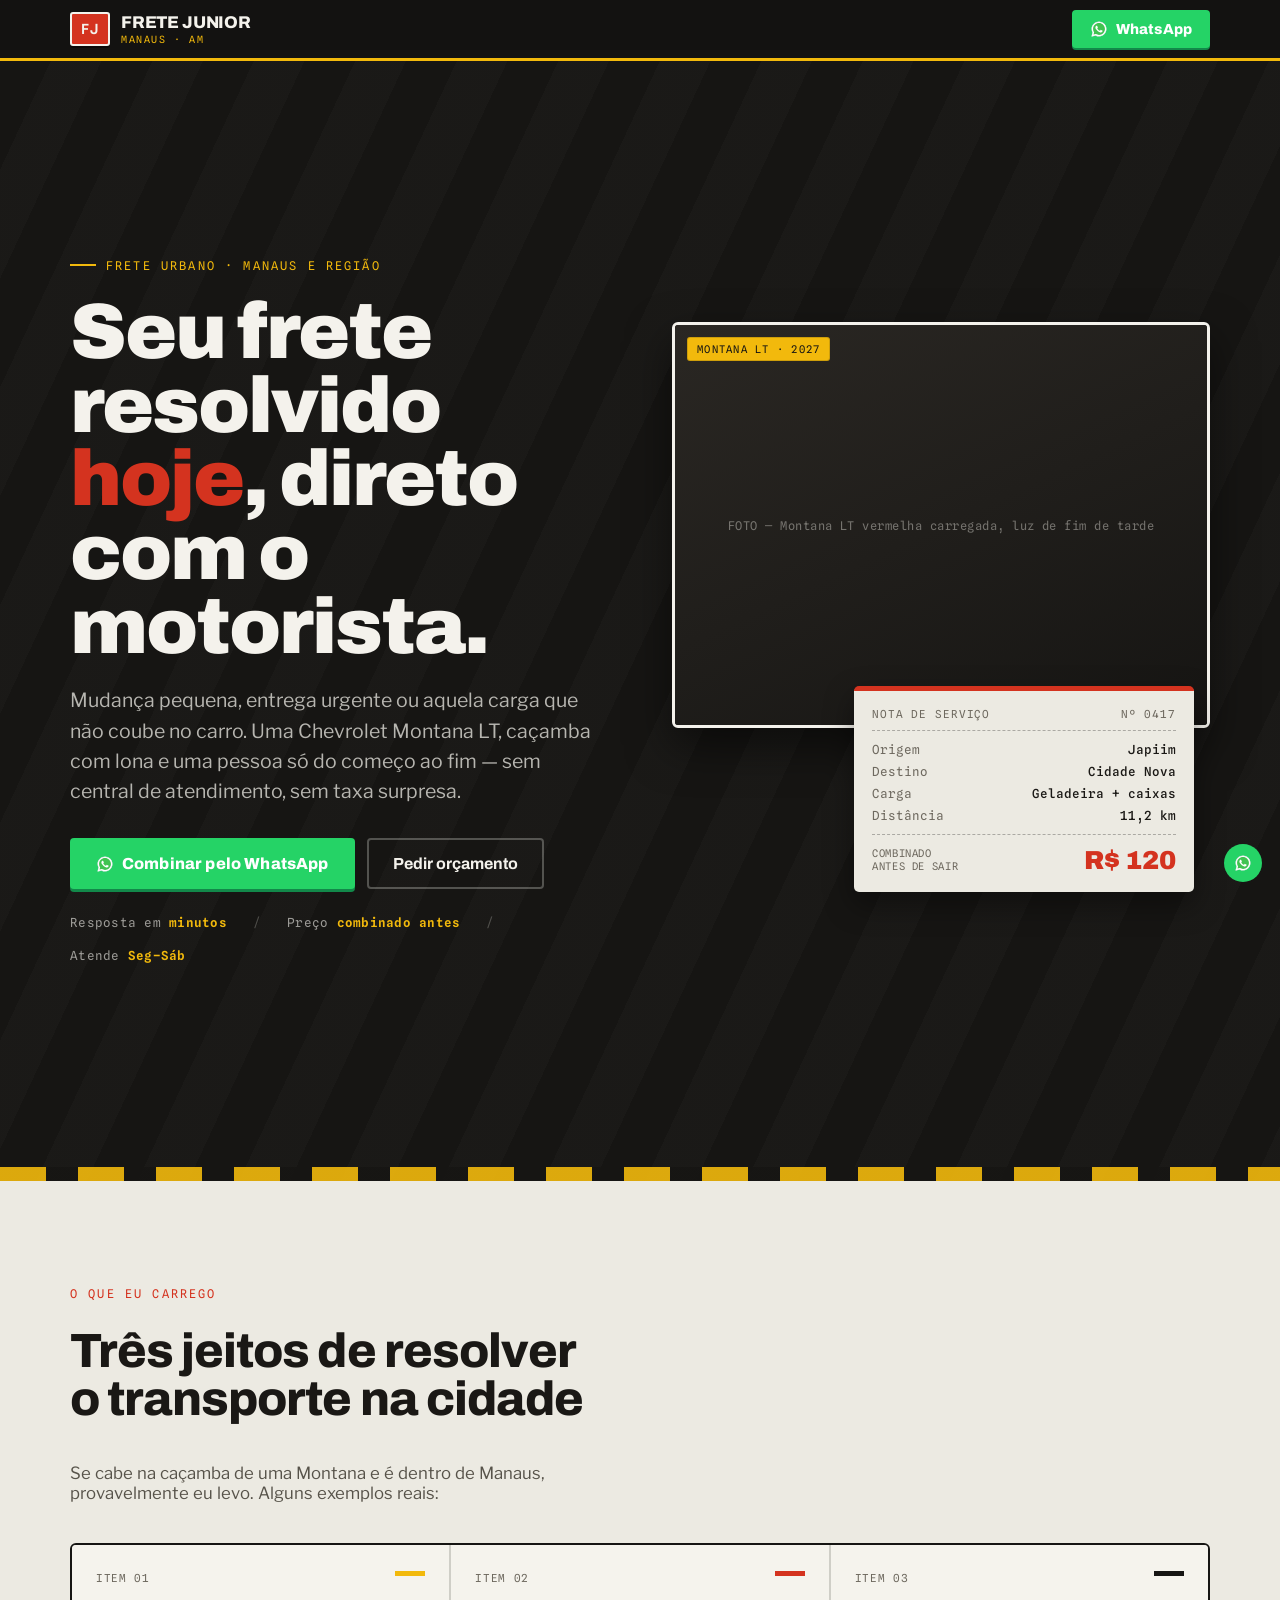
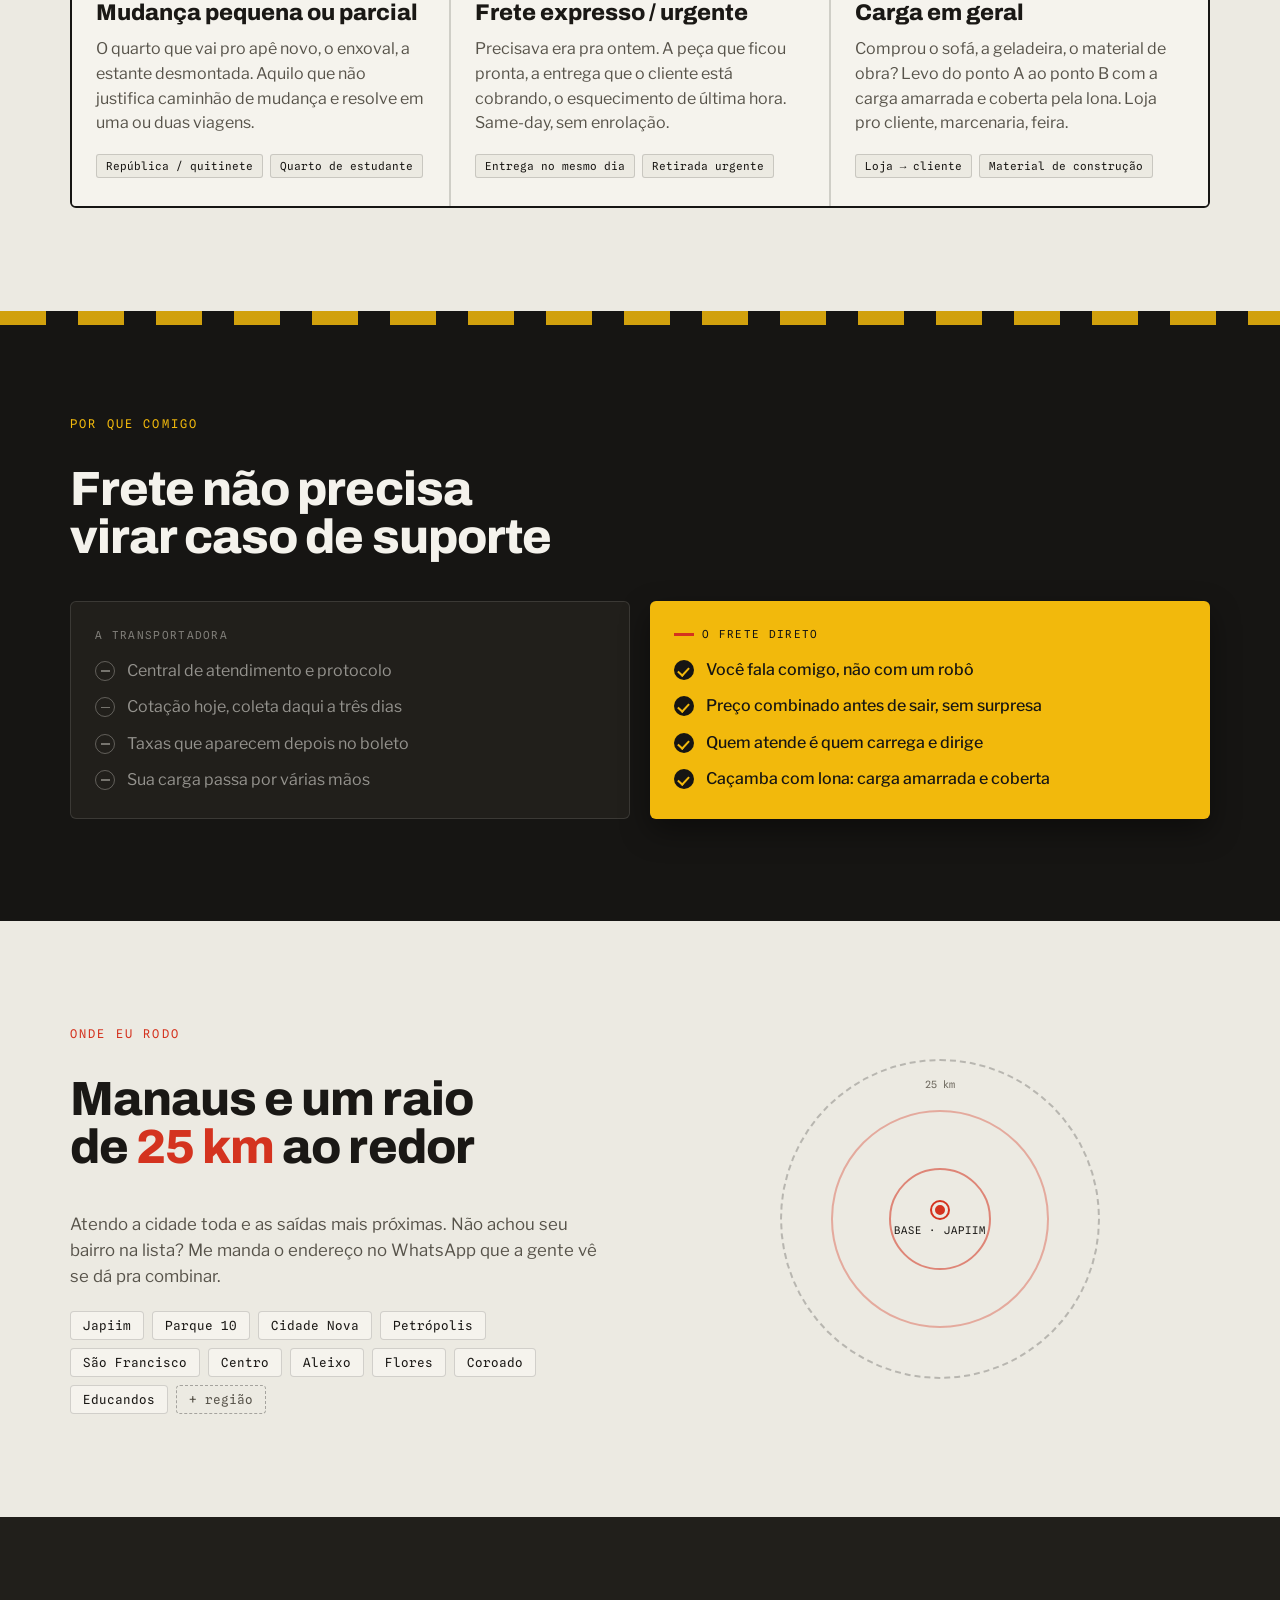
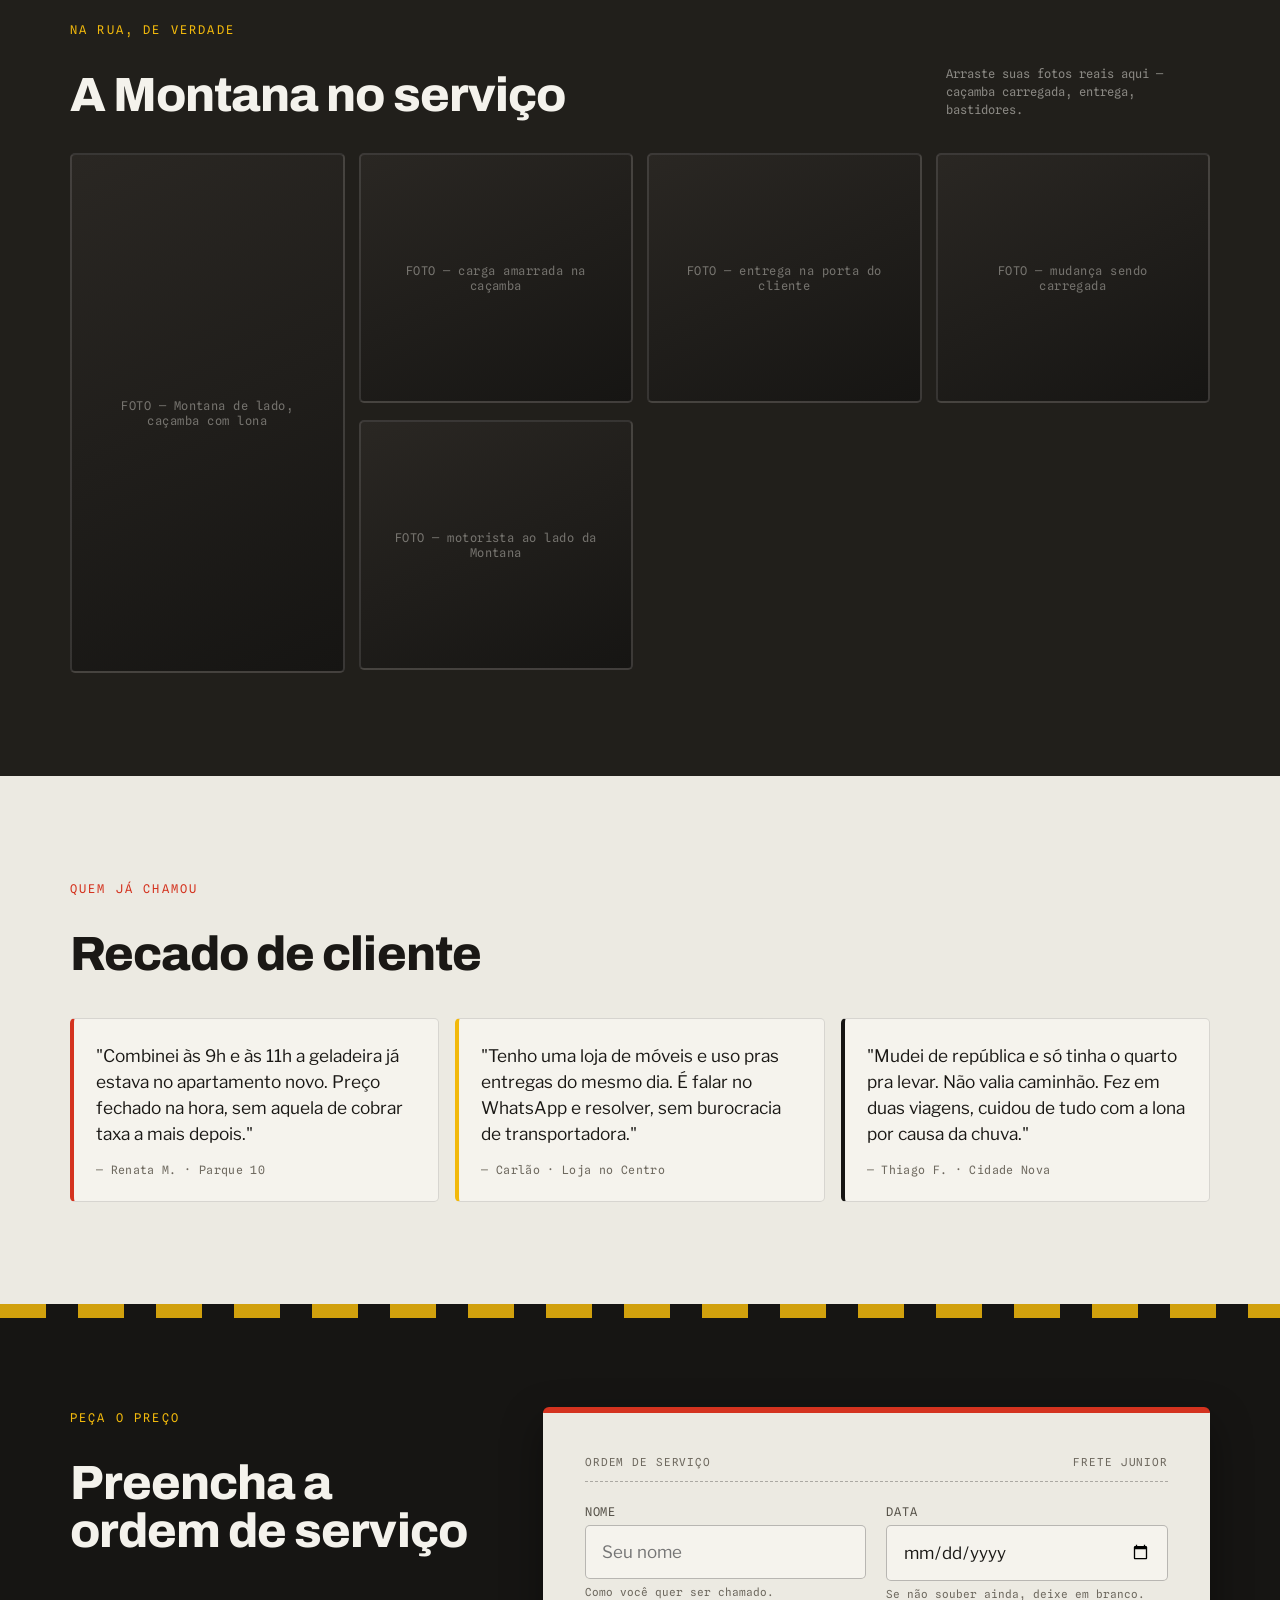
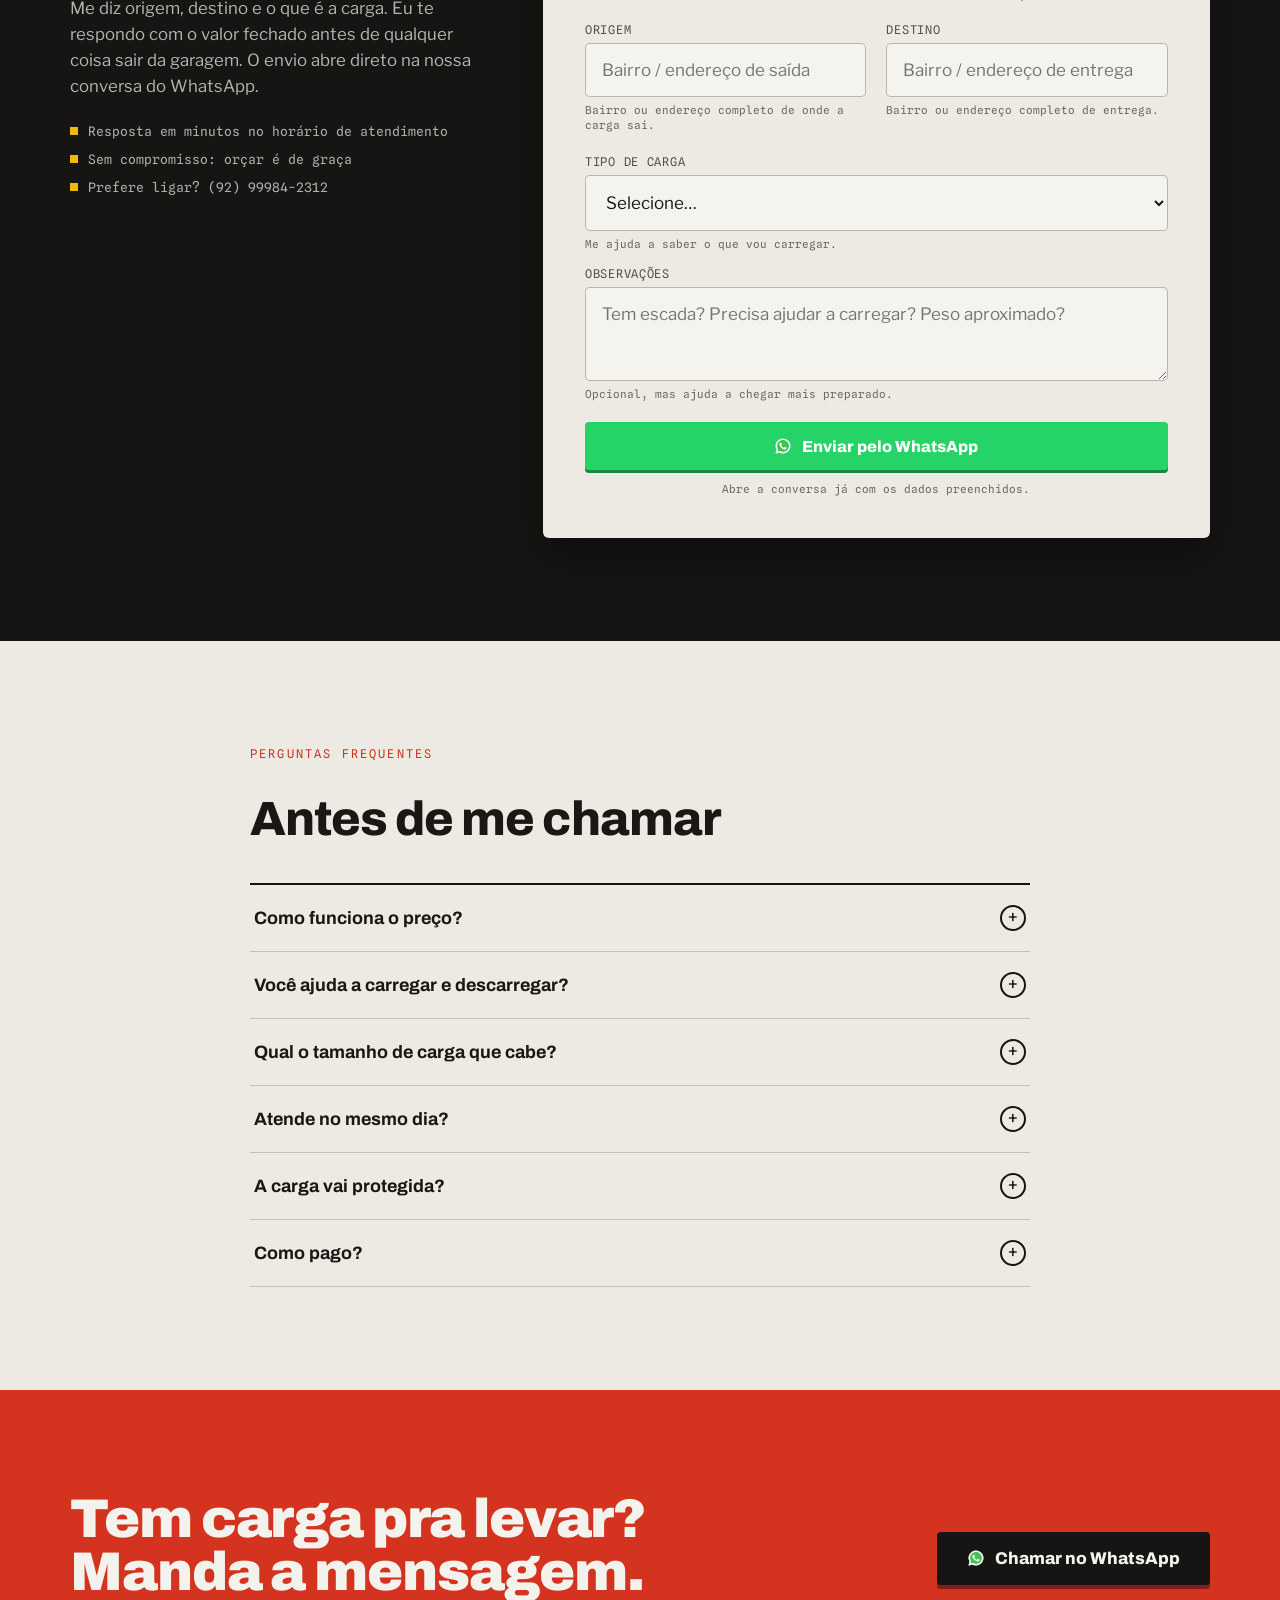
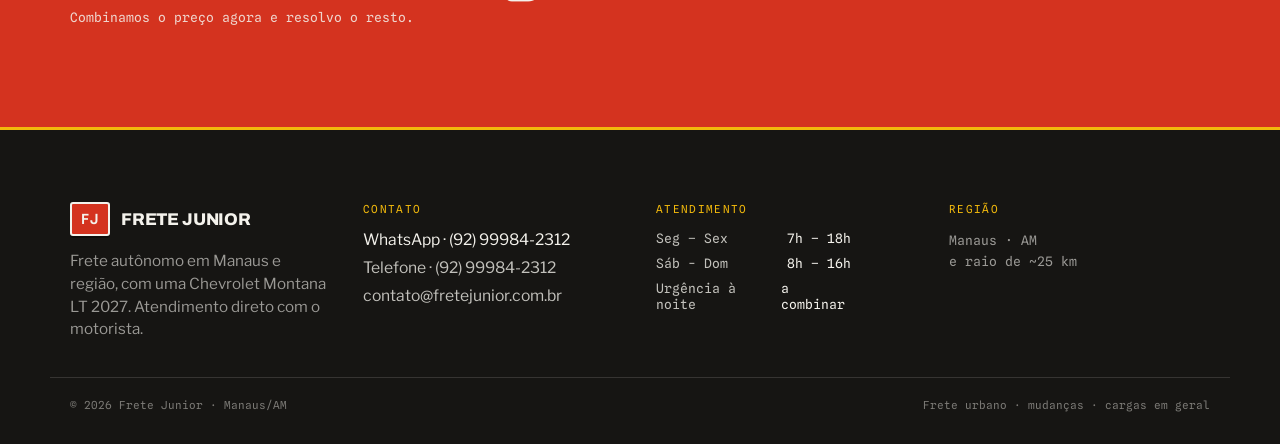
==== commit d490196d: "feat: enhance quote form validation and layout adjustments" ====
--- a/index.html
+++ b/index.html
@@ -258,7 +258,7 @@
       </div>
     </div>
 
-    <form id="quote-form" class="order-form">
+    <form id="quote-form" class="order-form" novalidate>
       <div class="order-head">
         <span>ORDEM DE SERVIÇO</span><span>FRETE JUNIOR</span>
       </div>
@@ -266,20 +266,24 @@
         <label class="field">
           <span>Nome</span>
           <input name="nome" type="text" required autocomplete="name" placeholder="Seu nome">
+          <small class="field-help" data-default="Como você quer ser chamado.">Como você quer ser chamado.</small>
         </label>
         <label class="field">
-          <span>WhatsApp</span>
-          <input name="fone" type="tel" required autocomplete="tel" placeholder="(92) 90000-0000">
+          <span>Data</span>
+          <input name="data" type="date">
+          <small class="field-help" data-default="Se não souber ainda, deixe em branco.">Se não souber ainda, deixe em branco.</small>
         </label>
         <label class="field">
           <span>Origem</span>
           <input name="origem" type="text" required placeholder="Bairro / endereço de saída">
+          <small class="field-help" data-default="Bairro ou endereço completo de onde a carga sai.">Bairro ou endereço completo de onde a carga sai.</small>
         </label>
         <label class="field">
           <span>Destino</span>
           <input name="destino" type="text" required placeholder="Bairro / endereço de entrega">
+          <small class="field-help" data-default="Bairro ou endereço completo de entrega.">Bairro ou endereço completo de entrega.</small>
         </label>
-        <label class="field">
+        <label class="field field-full">
           <span>Tipo de carga</span>
           <select name="tipo" required>
             <option value="">Selecione…</option>
@@ -290,15 +294,13 @@
             <option>Carga em geral</option>
             <option>Outro</option>
           </select>
-        </label>
-        <label class="field">
-          <span>Data</span>
-          <input name="data" type="date">
+          <small class="field-help" data-default="Me ajuda a saber o que vou carregar.">Me ajuda a saber o que vou carregar.</small>
         </label>
       </div>
       <label class="field field-obs">
         <span>Observações</span>
         <textarea name="obs" rows="3" placeholder="Tem escada? Precisa ajudar a carregar? Peso aproximado?"></textarea>
+        <small class="field-help" data-default="Opcional, mas ajuda a chegar mais preparado.">Opcional, mas ajuda a chegar mais preparado.</small>
       </label>
       <button type="submit" class="submit-btn">
         <img src="whatsapp.svg" class="wa-icon" alt="">Enviar pelo WhatsApp
@@ -387,7 +389,7 @@
         <span class="brand-badge">FJ</span>
         <span class="brand-name">FRETE JUNIOR</span>
       </div>
-      <p>Frete autônomo (MEI) em Manaus e região, com uma Chevrolet Montana LT 2027. Atendimento direto com o motorista.</p>
+      <p>Frete autônomo em Manaus e região, com uma Chevrolet Montana LT 2027. Atendimento direto com o motorista.</p>
     </div>
     <div>
       <div class="footer-label">Contato</div>
@@ -400,8 +402,8 @@
     <div>
       <div class="footer-label">Atendimento</div>
       <div class="footer-hours">
-        <div><span>Seg – Sex</span><span>7h – 20h</span></div>
-        <div><span>Sábado</span><span>8h – 16h</span></div>
+        <div><span>Seg – Sex</span><span>7h – 18h</span></div>
+        <div><span>Sáb - Dom</span><span>8h – 16h</span></div>
         <div><span>Urgência à noite</span><span>a combinar</span></div>
       </div>
     </div>
@@ -417,7 +419,7 @@
 </footer>
 
 <a class="wa-float" href="https://wa.me/5592999842312?text=Ol%C3%A1!%20Preciso%20de%20um%20frete." target="_blank" rel="noopener" aria-label="Chamar no WhatsApp">
-  <span class="dot"></span>WhatsApp
+   <img src="whatsapp.svg"  class="wa-icon" alt="whatsapp icon">
 </a>
 
 </div>
--- a/styles.css
+++ b/styles.css
@@ -780,9 +780,17 @@
 /* Formulário */
 .form-grid {
   display: grid;
-  grid-template-columns: repeat(auto-fit, minmax(300px, 1fr));
+  grid-template-columns: minmax(260px, 1fr) minmax(380px, 1.6fr);
   gap: clamp(32px, 5vw, 56px);
   align-items: start;
+}
+@media (max-width: 760px) {
+  .form-grid {
+    grid-template-columns: 1fr;
+  }
+  .field-grid {
+    grid-template-columns: 1fr;
+  }
 }
 .form-copy p {
   font-size: 1.05rem;
@@ -814,7 +822,7 @@
 .order-form {
   background: var(--cream);
   border-radius: 6px;
-  padding: clamp(22px, 3vw, 30px);
+  padding: clamp(28px, 4vw, 42px);
   border-top: 6px solid var(--red);
   box-shadow: 0 16px 40px rgba(0, 0, 0, 0.4);
 }
@@ -828,12 +836,15 @@
   color: var(--text-muted2);
   border-bottom: 1px dashed rgba(0, 0, 0, 0.28);
   padding-bottom: 12px;
-  margin-bottom: 18px;
+  margin-bottom: 22px;
 }
 .field-grid {
   display: grid;
-  grid-template-columns: repeat(auto-fit, minmax(150px, 1fr));
-  gap: 14px;
+  grid-template-columns: repeat(2, 1fr);
+  gap: 20px;
+}
+.field-full {
+  grid-column: 1 / -1;
 }
 label.field {
   display: flex;
@@ -842,7 +853,7 @@
 }
 label.field span {
   font-family: var(--font-mono);
-  font-size: 11px;
+  font-size: 12px;
   letter-spacing: 0.06em;
   color: var(--text-muted);
   text-transform: uppercase;
@@ -851,12 +862,13 @@
 select,
 textarea {
   font-family: var(--font-body);
-  font-size: 16px;
+  font-size: 17px;
   color: var(--text-dark);
   background: var(--card);
   border: 1.5px solid rgba(0, 0, 0, 0.25);
-  border-radius: 4px;
-  padding: 11px 12px;
+  border-radius: 5px;
+  padding: 16px 16px;
+  min-height: 52px;
 }
 input:focus-visible,
 select:focus-visible,
@@ -870,6 +882,22 @@
 }
 .field-obs {
   margin-top: 14px;
+}
+.field-help {
+  font-family: var(--font-mono);
+  font-size: 11px;
+  line-height: 1.4;
+  color: var(--text-muted2);
+}
+.field.has-error input,
+.field.has-error select,
+.field.has-error textarea {
+  border-color: var(--red);
+  background: #fbe9e7;
+}
+.field.has-error .field-help {
+  color: var(--red);
+  font-weight: 600;
 }
 .submit-btn {
   margin-top: 20px;
@@ -1105,18 +1133,14 @@
   z-index: 80;
   display: inline-flex;
   align-items: center;
-  gap: 9px;
   background: var(--whatsapp);
   color: var(--whatsapp-dark);
   font-family: var(--font-display);
   font-weight: 800;
   font-size: 15px;
   text-decoration: none;
-  padding: 14px 20px;
-  border-radius: 50px;
-  box-shadow:
-    0 6px 20px rgba(0, 0, 0, 0.4),
-    0 2px 0 var(--whatsapp-shadow);
+  padding: 10px;
+  border-radius: 100%;
 }
 .wa-float:hover {
   background: #2be070;
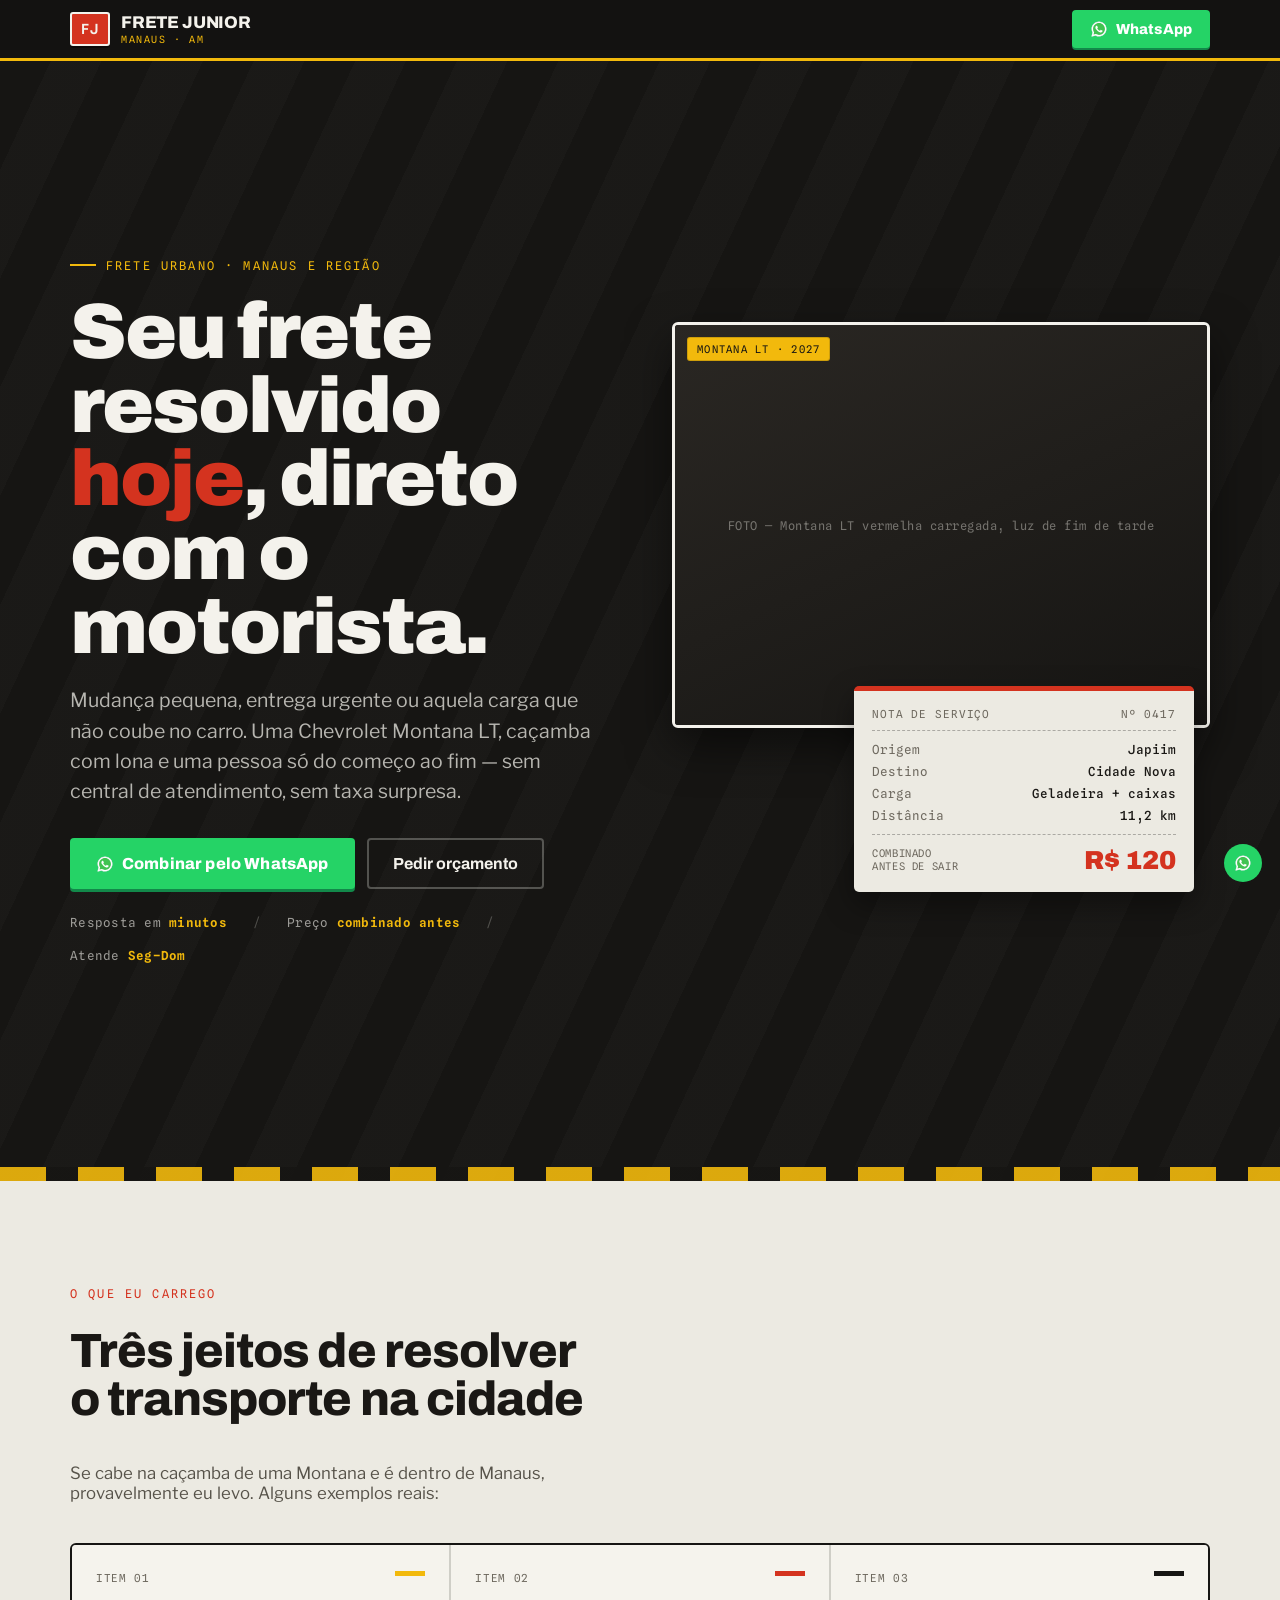
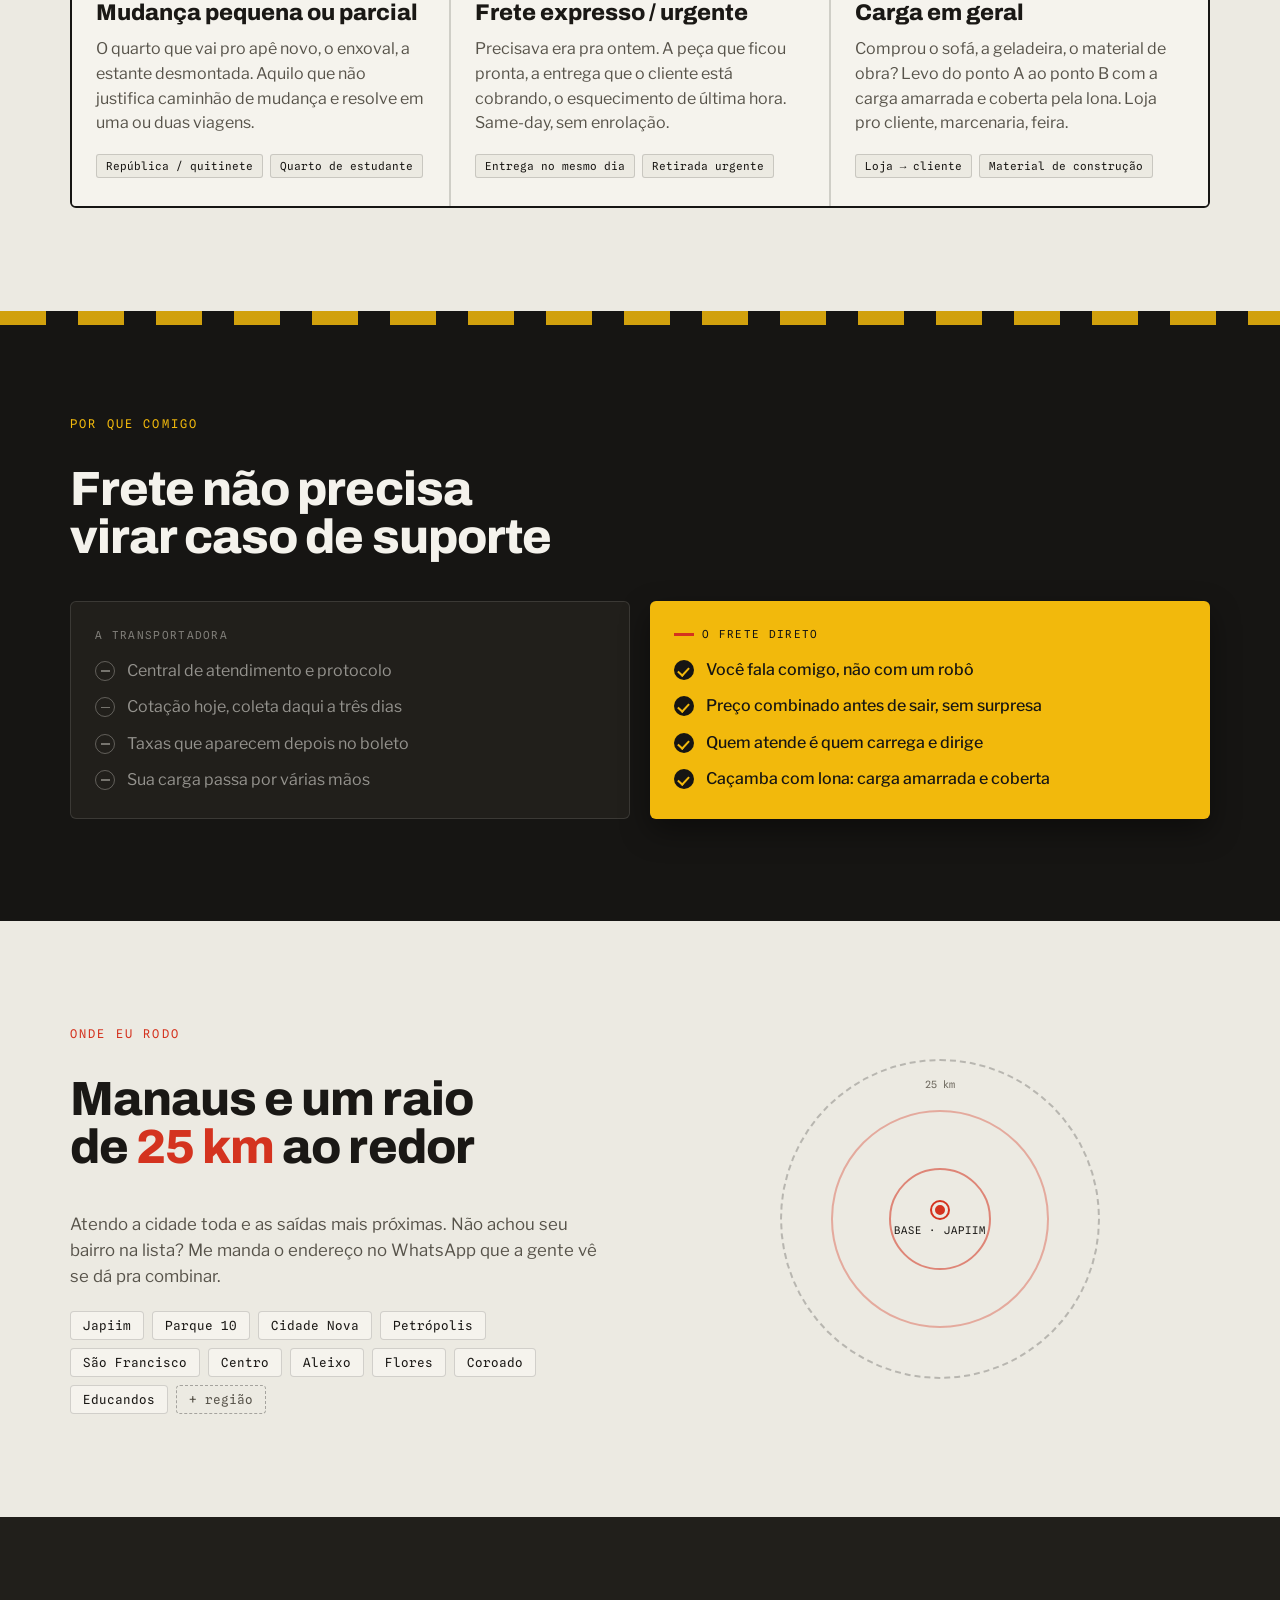
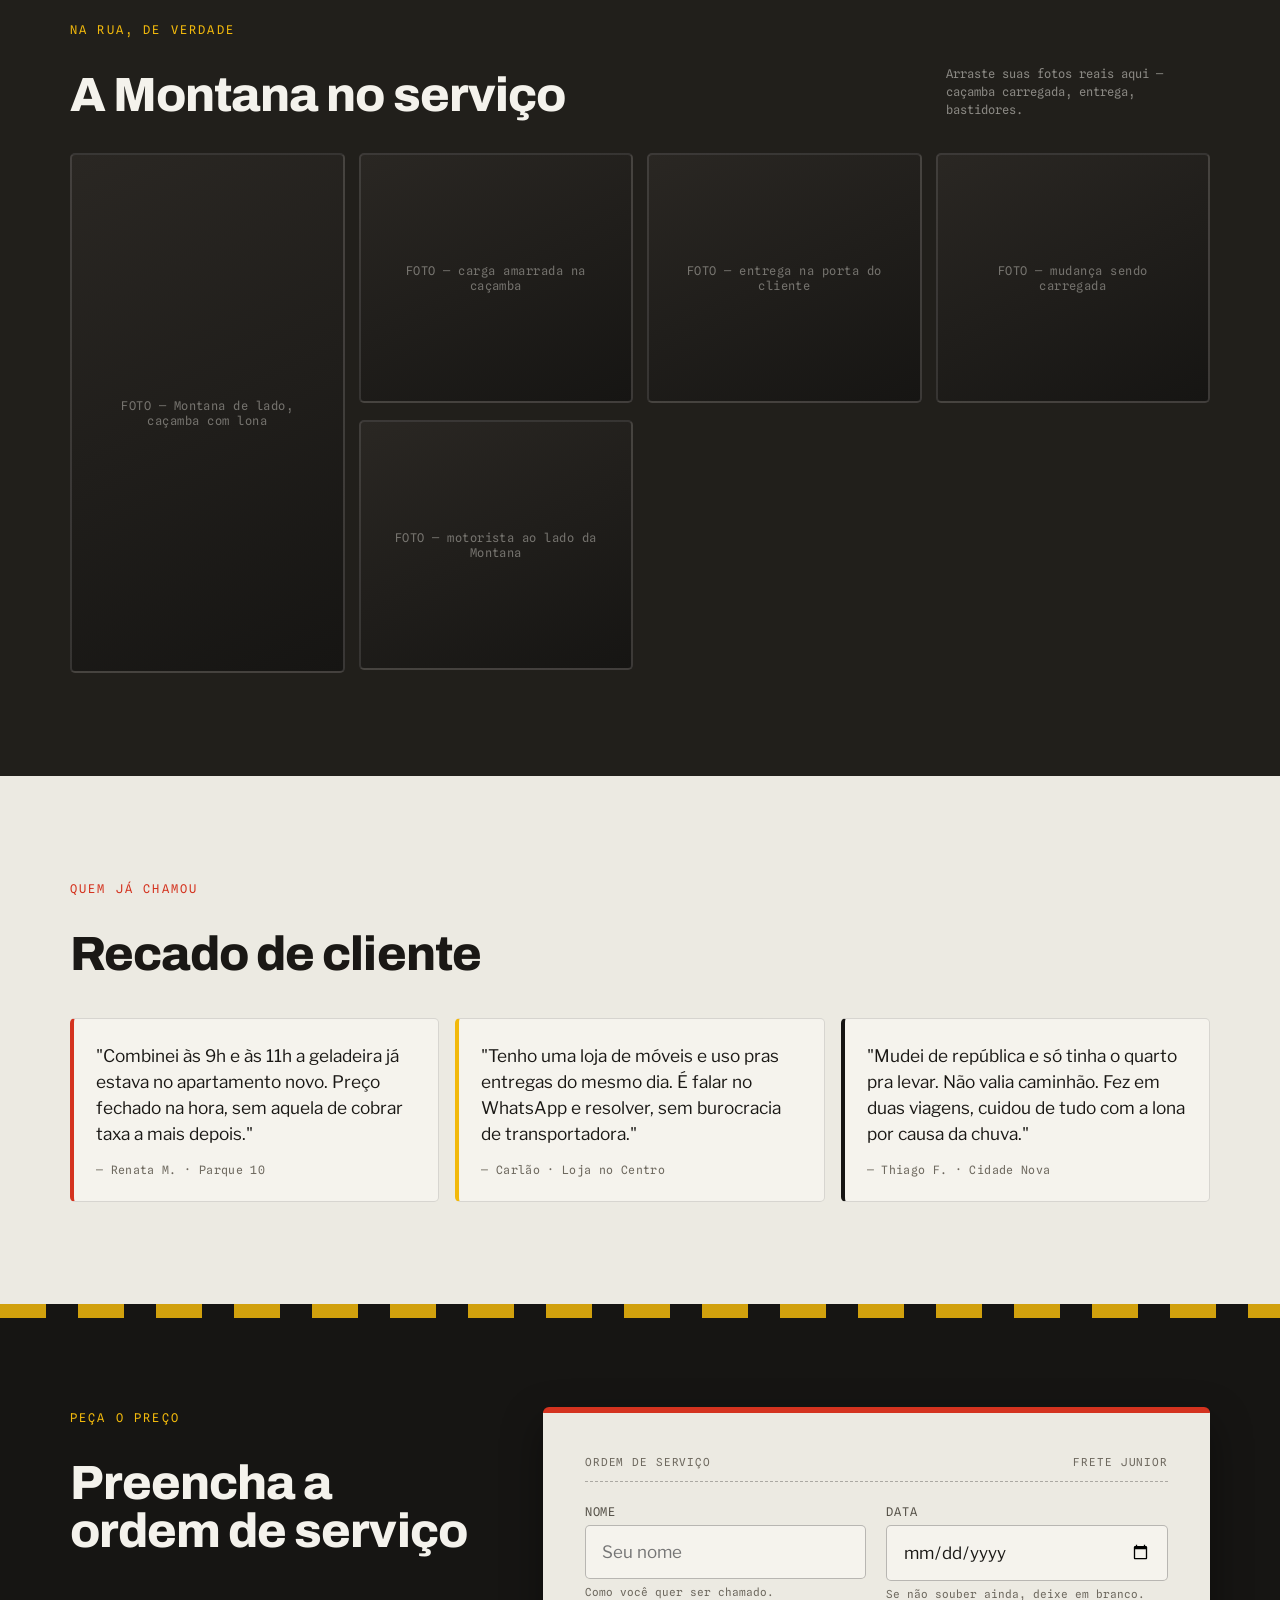
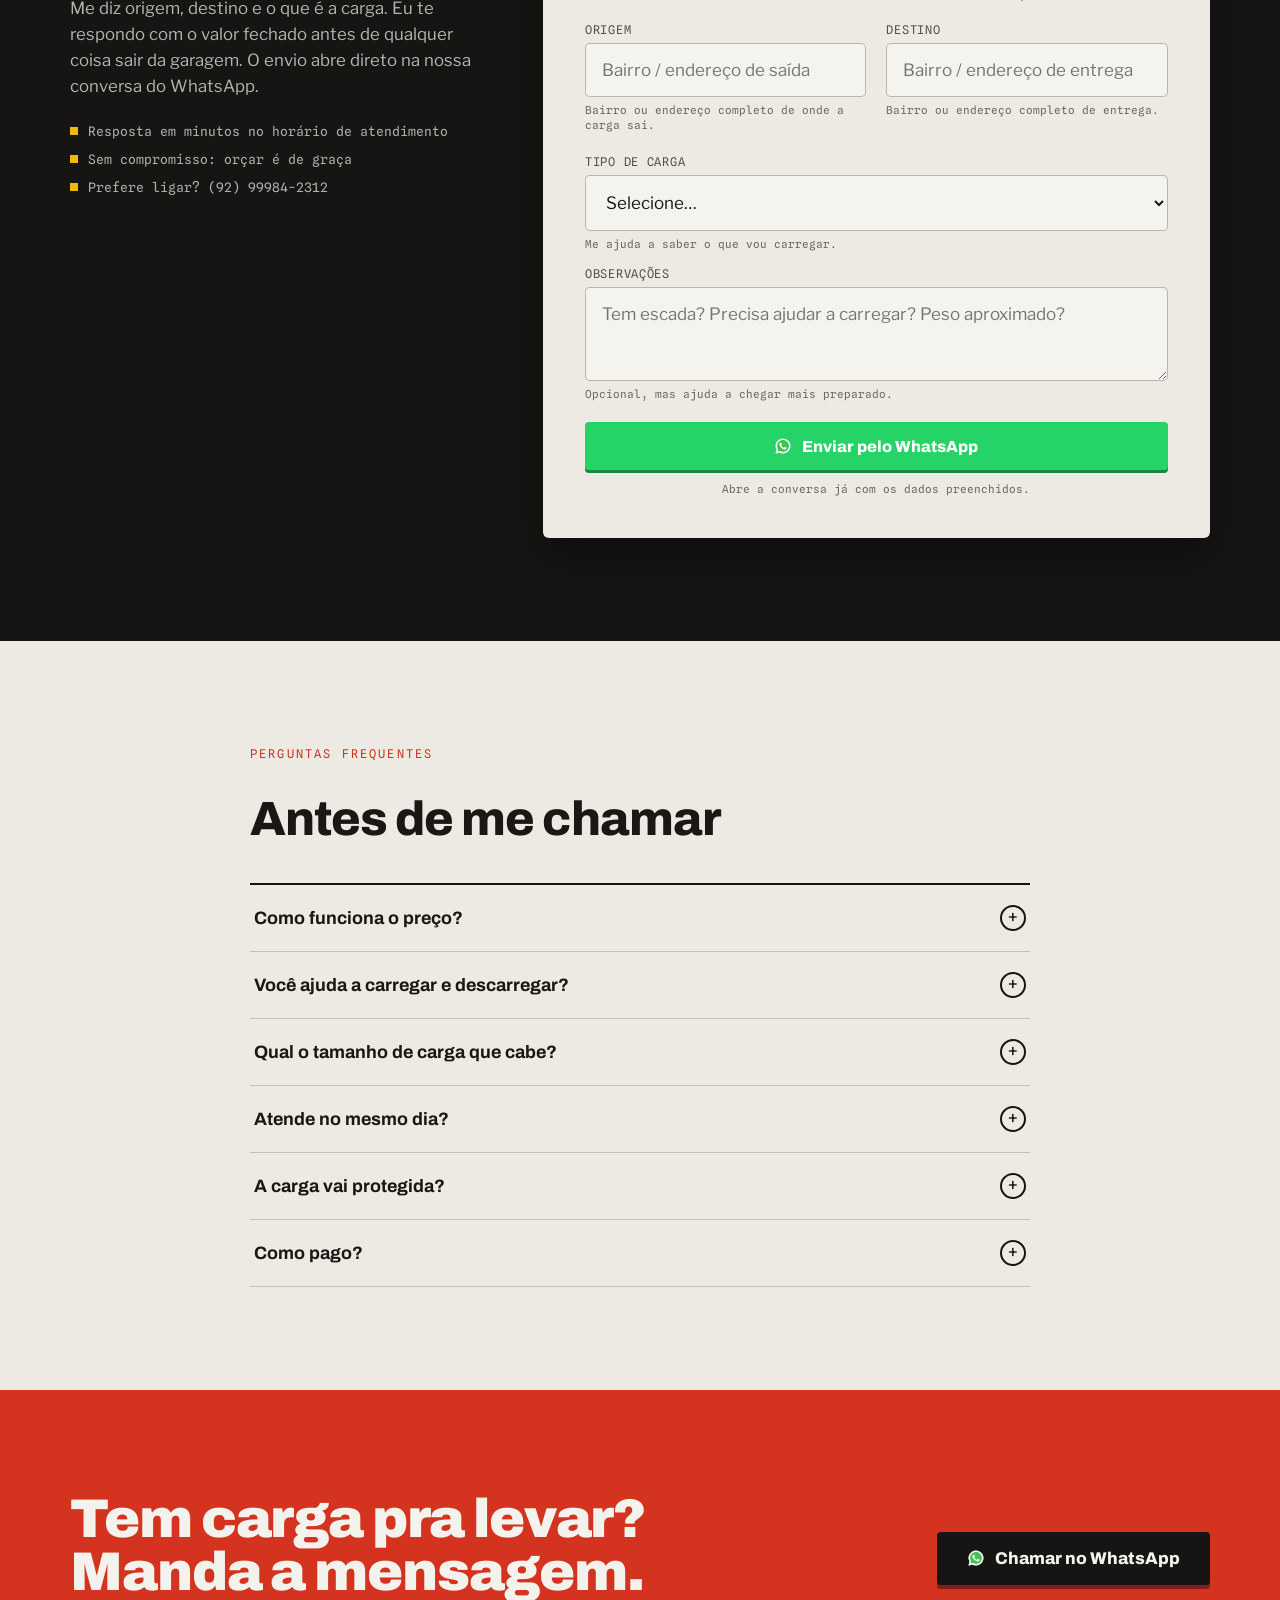
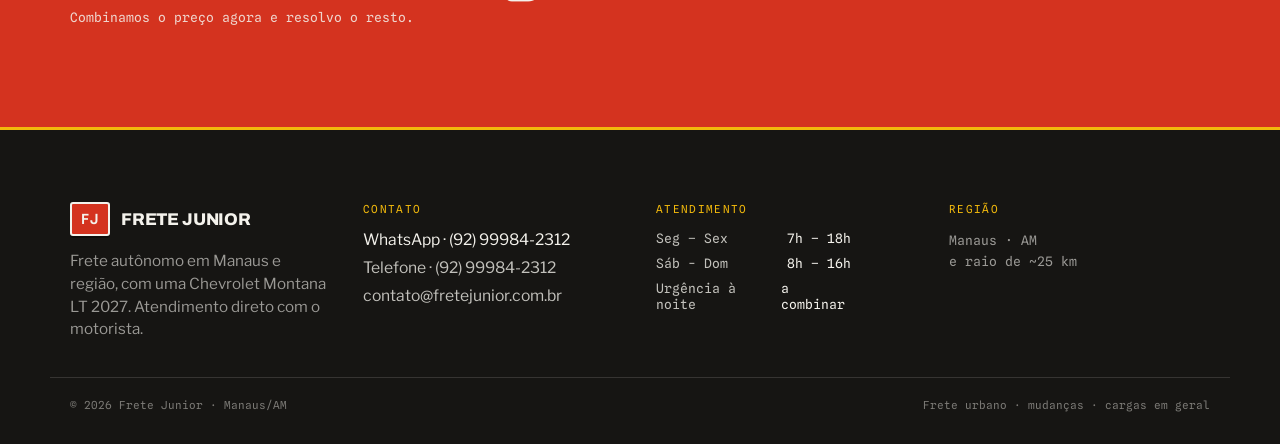
==== commit 8a1ff5ff: "feat: update service availability to include Sundays and adjust CSS for responsive form layout" ====
--- a/index.html
+++ b/index.html
@@ -5,10 +5,74 @@
 <meta name="viewport" content="width=device-width, initial-scale=1">
 <title>Frete Junior — Frete rápido em Manaus | Mudanças pequenas, fretes expressos e cargas</title>
 <meta name="description" content="Frete urbano em Manaus e região, direto com o motorista. Mudanças pequenas, fretes expressos e cargas em geral com uma Chevrolet Montana LT 2027. Combine o preço antes, pelo WhatsApp.">
+<meta name="keywords" content="frete manaus, frete rápido manaus, mudança pequena manaus, frete expresso, carreto manaus, frete com caminhonete, frete urgente manaus">
+<meta name="robots" content="index, follow">
+<link rel="canonical" href="https://fretejunior.com.br/">
+<meta name="theme-color" content="#161513">
+
+<meta property="og:type" content="website">
+<meta property="og:locale" content="pt_BR">
+<meta property="og:site_name" content="Frete Junior">
+<meta property="og:title" content="Frete Junior — Frete rápido em Manaus">
+<meta property="og:description" content="Frete urbano em Manaus e região, direto com o motorista. Mudanças pequenas, fretes expressos e cargas em geral. Combine o preço antes, pelo WhatsApp.">
+<meta property="og:url" content="https://fretejunior.com.br/">
+<meta property="og:image" content="https://fretejunior.com.br/og-image.jpg">
+<meta property="og:image:width" content="1200">
+<meta property="og:image:height" content="630">
+
+<meta name="twitter:card" content="summary_large_image">
+<meta name="twitter:title" content="Frete Junior — Frete rápido em Manaus">
+<meta name="twitter:description" content="Frete urbano em Manaus e região, direto com o motorista. Combine o preço antes, pelo WhatsApp.">
+<meta name="twitter:image" content="https://fretejunior.com.br/og-image.jpg">
+
 <link rel="preconnect" href="https://fonts.googleapis.com">
 <link rel="preconnect" href="https://fonts.gstatic.com" crossorigin>
 <link href="https://fonts.googleapis.com/css2?family=Archivo:wght@600;700;800;900&family=Libre+Franklin:wght@400;500;600;700&family=Spline+Sans+Mono:wght@400;500;600&display=swap" rel="stylesheet">
 <link rel="stylesheet" href="styles.css">
+<link rel="icon" href="favicon.ico" type="image/x-icon">
+
+<script type="application/ld+json">
+{
+  "@context": "https://schema.org",
+  "@type": "MovingCompany",
+  "name": "Frete Junior",
+  "image": "https://fretejunior.com.br/og-image.jpg",
+  "url": "https://fretejunior.com.br/",
+  "telephone": "+5592999842312",
+  "email": "contato@fretejunior.com.br",
+  "priceRange": "R$",
+  "address": {
+    "@type": "PostalAddress",
+    "addressLocality": "Manaus",
+    "addressRegion": "AM",
+    "addressCountry": "BR"
+  },
+  "areaServed": {
+    "@type": "GeoCircle",
+    "geoMidpoint": {
+      "@type": "GeoCoordinates",
+      "latitude": -3.1019,
+      "longitude": -60.0250
+    },
+    "geoRadius": "25000"
+  },
+  "openingHoursSpecification": [
+    {
+      "@type": "OpeningHoursSpecification",
+      "dayOfWeek": ["Monday", "Tuesday", "Wednesday", "Thursday", "Friday"],
+      "opens": "07:00",
+      "closes": "18:00"
+    },
+    {
+      "@type": "OpeningHoursSpecification",
+      "dayOfWeek": ["Saturday", "Sunday"],
+      "opens": "08:00",
+      "closes": "16:00"
+    }
+  ],
+  "sameAs": []
+}
+</script>
 </head>
 <body>
 
@@ -55,7 +119,7 @@
         <span class="sep">/</span>
         <span>Preço <strong>combinado antes</strong></span>
         <span class="sep">/</span>
-        <span>Atende <strong>Seg–Sáb</strong></span>
+        <span>Atende <strong>Seg–Dom</strong></span>
       </div>
     </div>
 
--- a/styles.css
+++ b/styles.css
@@ -784,6 +784,63 @@
   gap: clamp(32px, 5vw, 56px);
   align-items: start;
 }
+.form-grid > * {
+  min-width: 0;
+}
+.form-copy p {
+  font-size: 1.05rem;
+  line-height: 1.55;
+  color: rgba(244, 242, 236, 0.72);
+  max-width: 30em;
+  margin: 0 0 24px;
+}
+.form-bullets {
+  display: flex;
+  flex-direction: column;
+  gap: 12px;
+  font-family: var(--font-mono);
+  font-size: 13px;
+  color: rgba(244, 242, 236, 0.7);
+}
+.form-bullets div {
+  display: flex;
+  align-items: center;
+  gap: 10px;
+}
+.form-bullets .bullet {
+  width: 8px;
+  height: 8px;
+  background: var(--yellow);
+  flex: none;
+}
+
+.order-form {
+  background: var(--cream);
+  border-radius: 6px;
+  padding: clamp(28px, 4vw, 42px);
+  border-top: 6px solid var(--red);
+  box-shadow: 0 16px 40px rgba(0, 0, 0, 0.4);
+}
+.order-head {
+  display: flex;
+  justify-content: space-between;
+  align-items: baseline;
+  font-family: var(--font-mono);
+  font-size: 11px;
+  letter-spacing: 0.08em;
+  color: var(--text-muted2);
+  border-bottom: 1px dashed rgba(0, 0, 0, 0.28);
+  padding-bottom: 12px;
+  margin-bottom: 22px;
+}
+.field-grid {
+  display: grid;
+  grid-template-columns: repeat(2, 1fr);
+  gap: 20px;
+}
+.field-full {
+  grid-column: 1 / -1;
+}
 @media (max-width: 760px) {
   .form-grid {
     grid-template-columns: 1fr;
@@ -791,60 +848,6 @@
   .field-grid {
     grid-template-columns: 1fr;
   }
-}
-.form-copy p {
-  font-size: 1.05rem;
-  line-height: 1.55;
-  color: rgba(244, 242, 236, 0.72);
-  max-width: 30em;
-  margin: 0 0 24px;
-}
-.form-bullets {
-  display: flex;
-  flex-direction: column;
-  gap: 12px;
-  font-family: var(--font-mono);
-  font-size: 13px;
-  color: rgba(244, 242, 236, 0.7);
-}
-.form-bullets div {
-  display: flex;
-  align-items: center;
-  gap: 10px;
-}
-.form-bullets .bullet {
-  width: 8px;
-  height: 8px;
-  background: var(--yellow);
-  flex: none;
-}
-
-.order-form {
-  background: var(--cream);
-  border-radius: 6px;
-  padding: clamp(28px, 4vw, 42px);
-  border-top: 6px solid var(--red);
-  box-shadow: 0 16px 40px rgba(0, 0, 0, 0.4);
-}
-.order-head {
-  display: flex;
-  justify-content: space-between;
-  align-items: baseline;
-  font-family: var(--font-mono);
-  font-size: 11px;
-  letter-spacing: 0.08em;
-  color: var(--text-muted2);
-  border-bottom: 1px dashed rgba(0, 0, 0, 0.28);
-  padding-bottom: 12px;
-  margin-bottom: 22px;
-}
-.field-grid {
-  display: grid;
-  grid-template-columns: repeat(2, 1fr);
-  gap: 20px;
-}
-.field-full {
-  grid-column: 1 / -1;
 }
 label.field {
   display: flex;
